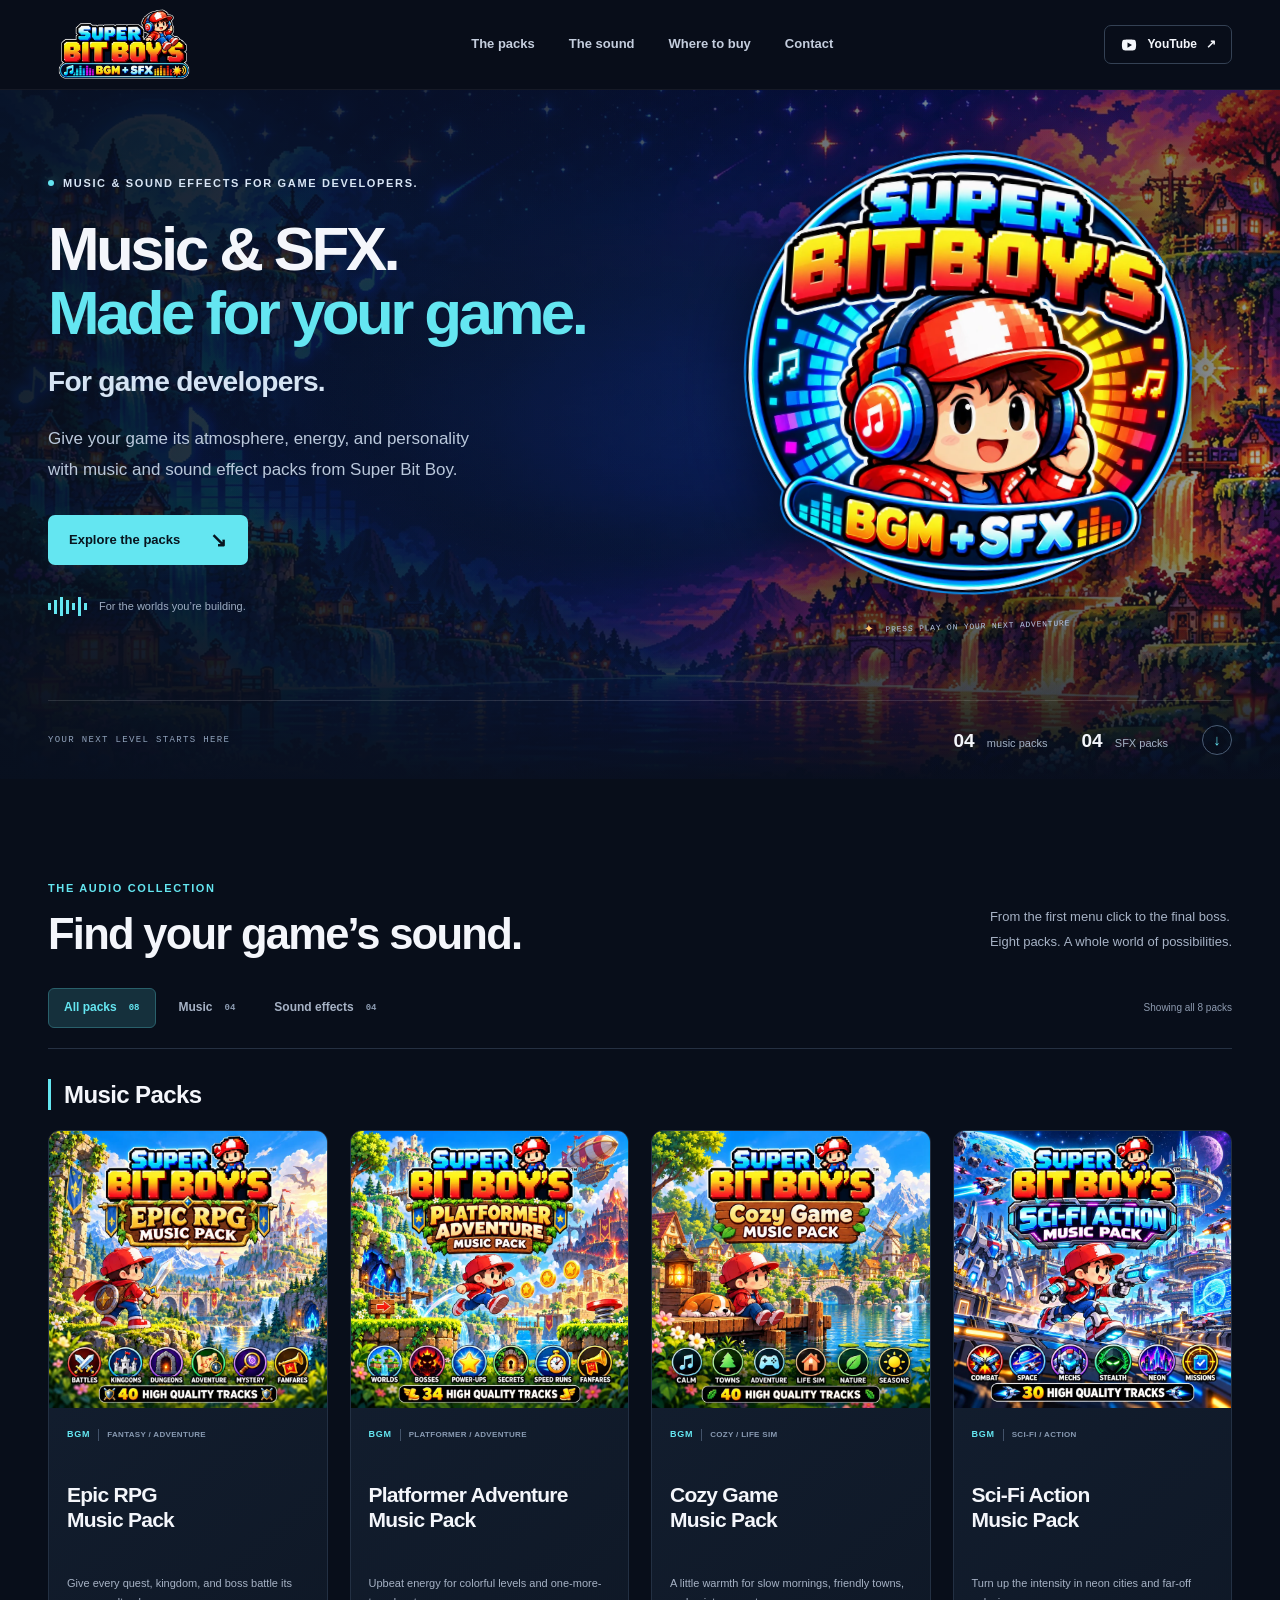
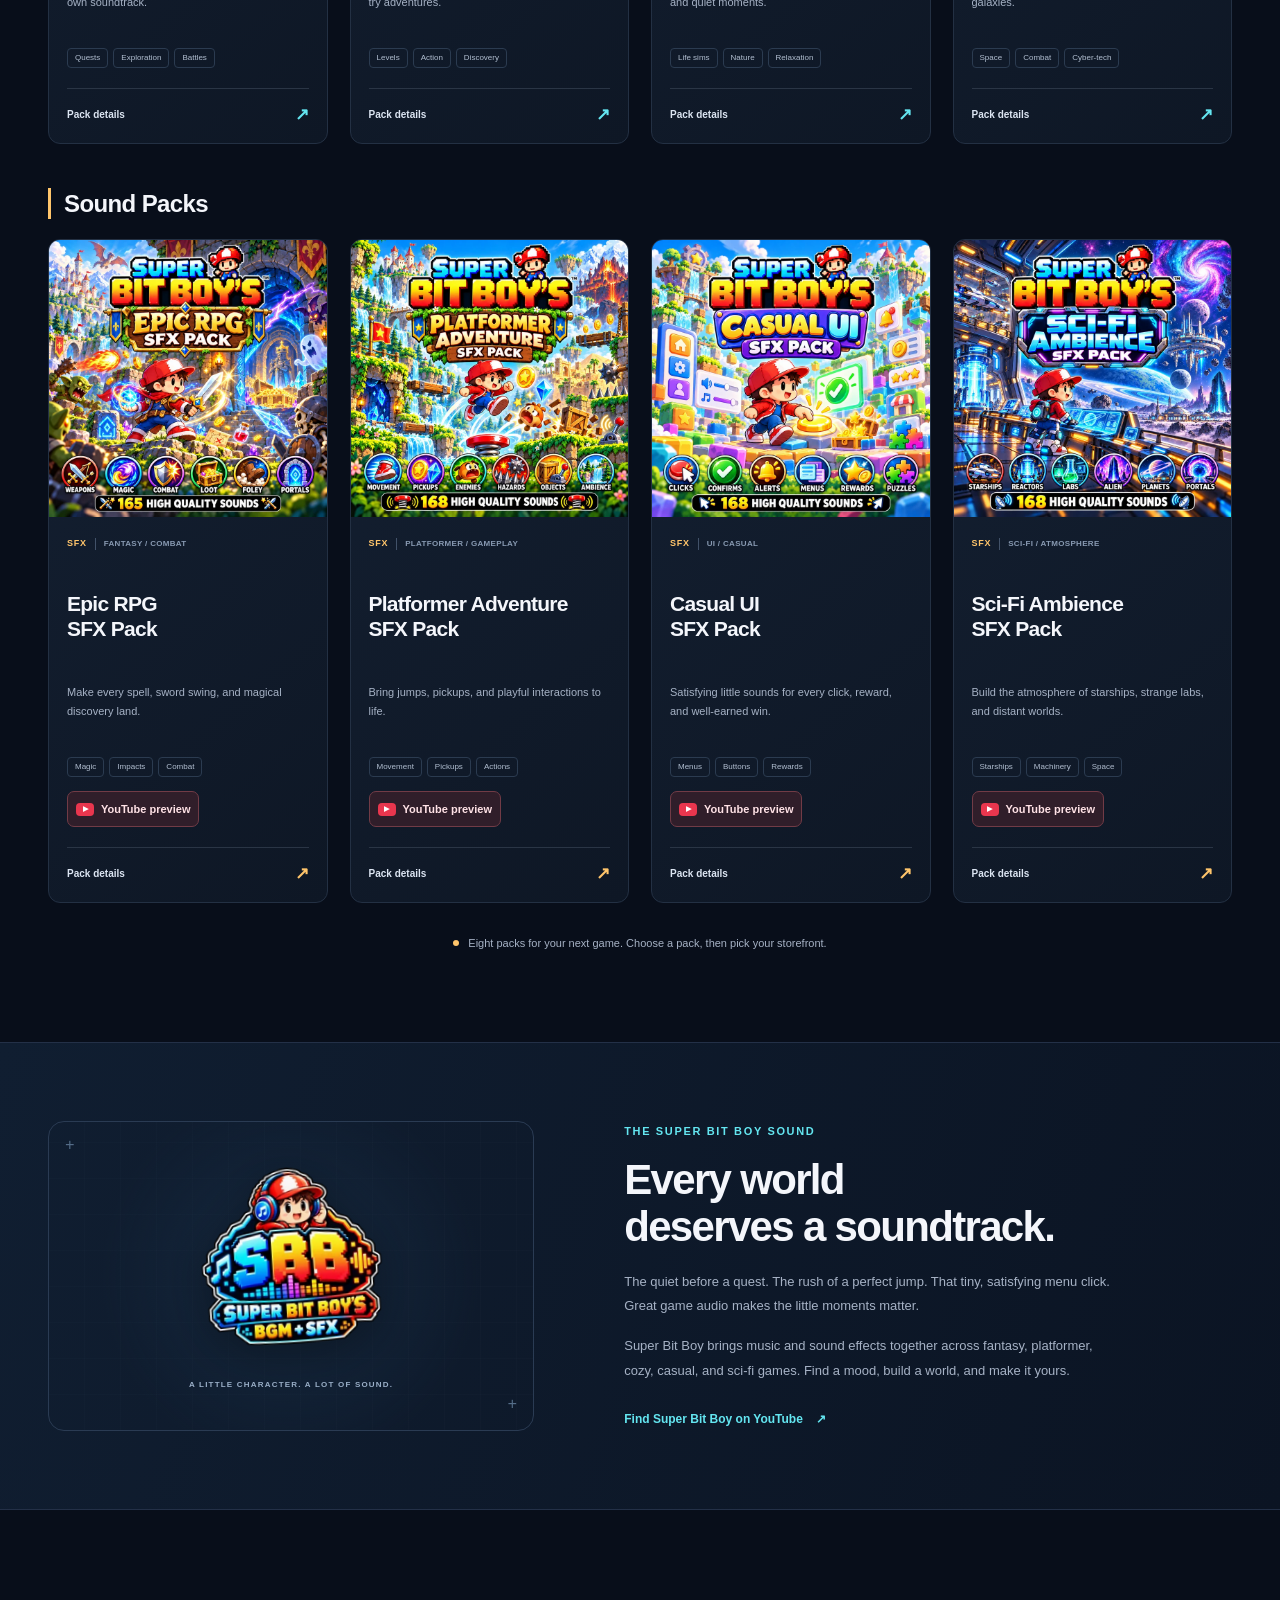
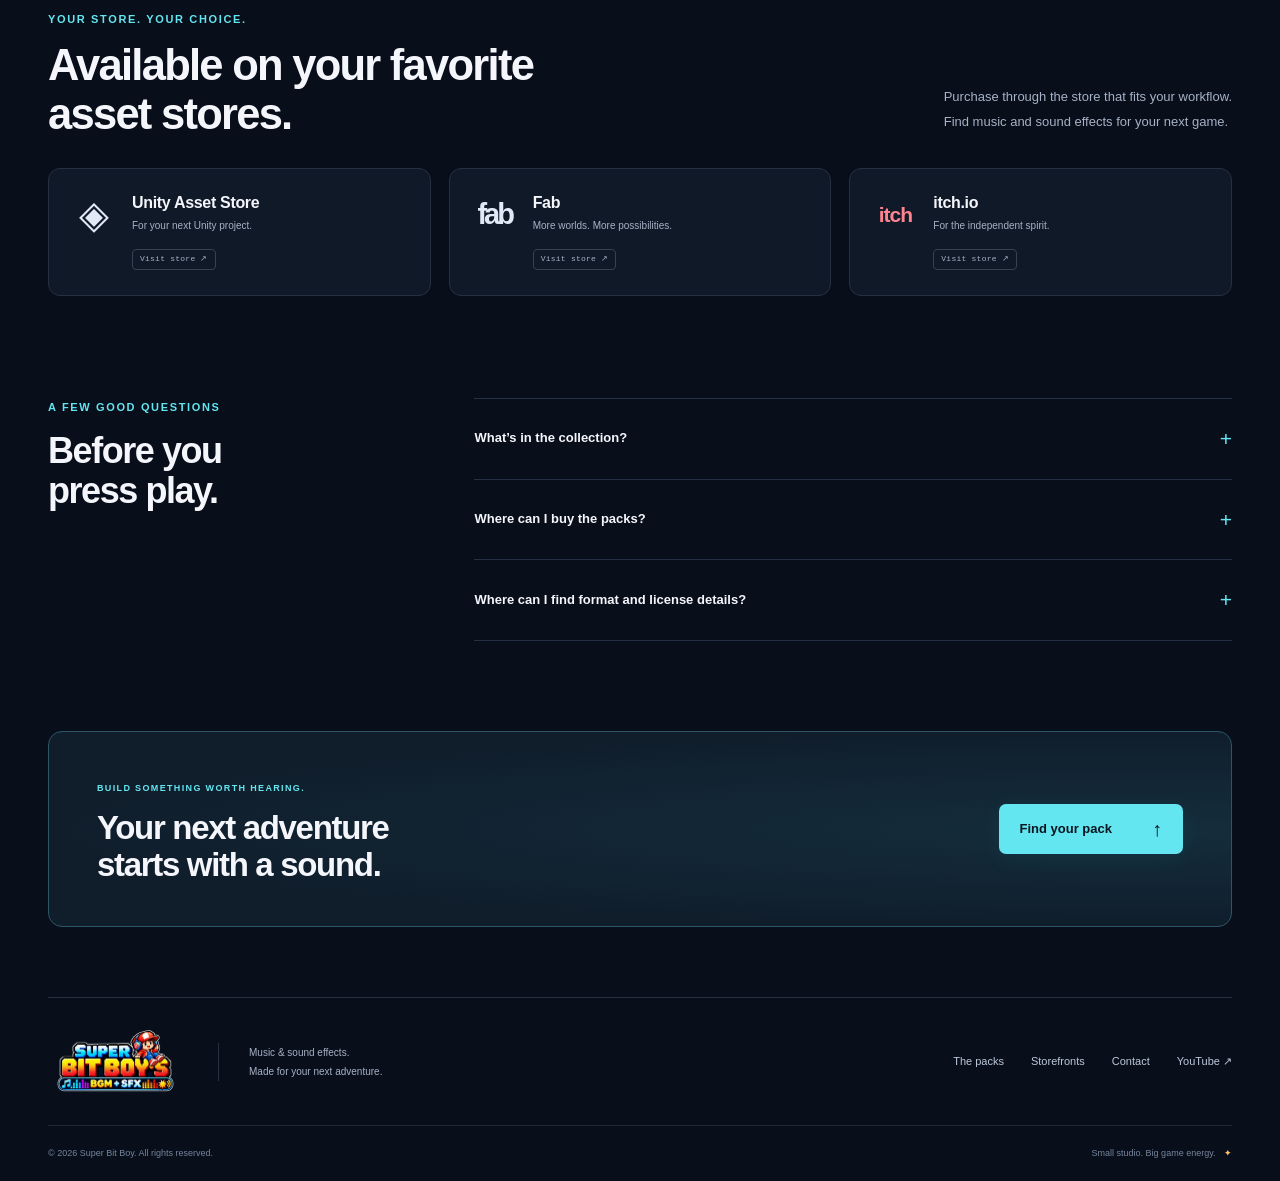
==== index.html @ fec6de3c "Embed YouTube players in SFX pack dialogs" ====
<!doctype html>
<html lang="en">
<head>
  <meta charset="utf-8">
  <meta name="viewport" content="width=device-width, initial-scale=1">
  <meta name="theme-color" content="#080e1a">
  <title>Super Bit Boy — Music & Sound Effects for Games</title>
  <meta name="description" content="Find the sound of your next adventure. Explore Super Bit Boy’s four game music packs and four sound effect libraries for cozy worlds, platformers, epic RPGs, and sci-fi games.">
  <meta property="og:title" content="Super Bit Boy — Music &amp; SFX. Made for your game.">
  <meta property="og:description" content="Music and sound effects for the worlds you’re building. Discover all eight Super Bit Boy audio packs.">
  <meta property="og:type" content="website">
  <meta property="og:url" content="https://superbitboy.github.io/">
  <meta property="og:image" content="https://superbitboy.github.io/social-preview.jpg">
  <meta name="twitter:card" content="summary_large_image">
  <link rel="canonical" href="https://superbitboy.github.io/">
  <link rel="icon" href="favicon.png" type="image/png">
  <link rel="preload" href="hero-world.webp" as="image">
  <link rel="stylesheet" href="styles.css">
  <script src="script.js" defer></script>
</head>
<body>
  <a class="skip-link" href="#packs">Skip to the packs</a>
  <header class="site-header">
    <div class="shell header-inner">
      <a href="#" class="brand" aria-label="Super Bit Boy home"><img src="logo-wordmark.webp" width="180" height="90" alt="Super Bit Boy’s BGM + SFX"></a>
      <nav aria-label="Main navigation">
        <a href="#packs">The packs</a>
        <a href="#about">The sound</a>
        <a href="#storefronts">Where to buy</a>
        <a href="contact.html">Contact</a>
      </nav>
      <a class="channel-link" aria-label="Super Bit Boy on YouTube" href="https://www.youtube.com/@SuperBitBoyAudio" target="_blank" rel="noopener noreferrer"><svg viewBox="0 0 24 24" aria-hidden="true"><path d="M21 7.2a3 3 0 0 0-2.1-2.1C17 4.6 12 4.6 12 4.6s-5 0-6.9.5A3 3 0 0 0 3 7.2 31 31 0 0 0 2.5 12a31 31 0 0 0 .5 4.8 3 3 0 0 0 2.1 2.1c1.9.5 6.9.5 6.9.5s5 0 6.9-.5a3 3 0 0 0 2.1-2.1 31 31 0 0 0 .5-4.8 31 31 0 0 0-.5-4.8Z"/><path class="play-cutout" d="m10 8.5 6 3.5-6 3.5Z"/></svg><span>YouTube</span><span aria-hidden="true">↗</span></a>
    </div>
  </header>

  <main>
    <section class="hero" aria-labelledby="hero-heading">
      <div class="hero-landscape" aria-hidden="true"></div>
      <div class="shell hero-inner">
        <div class="hero-copy">
          <p class="eyebrow"><span class="signal-dot"></span> Music &amp; sound effects for game developers.</p>
          <h1 id="hero-heading">Music &amp; SFX.<br><span>Made for your game.</span><small>For game developers.</small></h1>
          <p class="hero-description">Give your game its atmosphere, energy, and personality with music and sound effect packs from Super Bit Boy.</p>
          <div class="hero-actions">
            <a href="#packs" class="button button-primary">Explore the packs <span aria-hidden="true">↘</span></a>
          </div>
          <div class="hero-footnote"><span class="mini-wave" aria-hidden="true"><i></i><i></i><i></i><i></i><i></i><i></i><i></i></span> For the worlds you’re building.</div>
        </div>
        <div class="hero-art"><img src="logo-badge.webp" width="650" height="650" alt="Super Bit Boy wearing headphones, surrounded by a colorful audio pulse badge" fetchpriority="high"><span class="art-caption"><span aria-hidden="true">✦</span> PRESS PLAY ON YOUR NEXT ADVENTURE</span></div>
      </div>
      <div class="shell hero-bottom"><span>YOUR NEXT LEVEL STARTS HERE</span><div><span>04 <small>music packs</small></span><span>04 <small>SFX packs</small></span><a href="#packs" aria-label="Scroll to all eight packs">↓</a></div></div>
    </section>

    <section class="catalog section-space shell" id="packs" aria-labelledby="catalog-heading">
      <div class="section-heading">
        <div><p class="eyebrow cyan">The audio collection</p><h2 id="catalog-heading">Find your game’s sound.</h2></div>
        <p>From the first menu click to the final boss.<br>Eight packs. A whole world of possibilities.</p>
      </div>
      <div class="catalog-toolbar">
        <div class="filters" role="group" aria-label="Filter audio packs">
          <button type="button" class="filter active" data-filter="all" aria-pressed="true">All packs <span>08</span></button>
          <button type="button" class="filter" data-filter="music" aria-pressed="false">Music <span>04</span></button>
          <button type="button" class="filter" data-filter="sfx" aria-pressed="false">Sound effects <span>04</span></button>
        </div>
        <span class="result-count" role="status" aria-live="polite">Showing all 8 packs</span>
      </div>
      <section class="pack-group" data-pack-group="music" aria-labelledby="music-packs-heading">
        <h3 class="pack-group-heading" id="music-packs-heading">Music Packs</h3>
        <div class="pack-grid">
        <article class="pack-card" data-id="epic-music" data-type="music">
          <div class="cover-art"><img src="pack-epic-rpg-music.webp" width="800" height="800" loading="lazy" alt="Super Bit Boy’s Epic RPG Music Pack cover: a fantasy kingdom and a hero overlooking a river"><span class="cover-action" aria-hidden="true">Explore pack ↗</span></div>
          <div class="pack-info"><p class="pack-category">BGM <span>Fantasy / Adventure</span></p><h4 class="pack-title">Epic RPG<br>Music Pack</h4><p class="pack-description">Give every quest, kingdom, and boss battle its own soundtrack.</p><div class="pack-tags"><span>Quests</span><span>Exploration</span><span>Battles</span></div><button class="details-link card-open" type="button" data-open="epic-music" aria-label="Explore Super Bit Boy’s Epic RPG Music Pack" aria-haspopup="dialog" aria-controls="pack-dialog">Pack details <span aria-hidden="true">↗</span></button></div>
        </article>
        <article class="pack-card" data-id="platformer-music" data-type="music">
          <div class="cover-art"><img src="pack-platformer-music.webp" width="800" height="800" loading="lazy" alt="Super Bit Boy’s Platformer Adventure Music Pack cover: a colorful platforming world with coins, castles, and an airship"><span class="cover-action" aria-hidden="true">Explore pack ↗</span></div>
          <div class="pack-info"><p class="pack-category">BGM <span>Platformer / Adventure</span></p><h4 class="pack-title">Platformer Adventure<br>Music Pack</h4><p class="pack-description">Upbeat energy for colorful levels and one-more-try adventures.</p><div class="pack-tags"><span>Levels</span><span>Action</span><span>Discovery</span></div><button class="details-link card-open" type="button" data-open="platformer-music" aria-label="Explore Super Bit Boy’s Platformer Adventure Music Pack" aria-haspopup="dialog" aria-controls="pack-dialog">Pack details <span aria-hidden="true">↗</span></button></div>
        </article>
        <article class="pack-card" data-id="cozy-music" data-type="music">
          <div class="cover-art"><img src="pack-cozy-music.webp" width="800" height="800" loading="lazy" alt="Super Bit Boy’s Cozy Game Music Pack cover: a peaceful lakeside village and a boy relaxing with a dog"><span class="cover-action" aria-hidden="true">Explore pack ↗</span></div>
          <div class="pack-info"><p class="pack-category">BGM <span>Cozy / Life Sim</span></p><h4 class="pack-title">Cozy Game<br>Music Pack</h4><p class="pack-description">A little warmth for slow mornings, friendly towns, and quiet moments.</p><div class="pack-tags"><span>Life sims</span><span>Nature</span><span>Relaxation</span></div><button class="details-link card-open" type="button" data-open="cozy-music" aria-label="Explore Super Bit Boy’s Cozy Game Music Pack" aria-haspopup="dialog" aria-controls="pack-dialog">Pack details <span aria-hidden="true">↗</span></button></div>
        </article>
        <article class="pack-card" data-id="scifi-music" data-type="music">
          <div class="cover-art"><img src="pack-scifi-music.webp" width="800" height="800" loading="lazy" alt="Super Bit Boy’s Sci-Fi Action Music Pack cover: a futuristic city, spacecraft, and a hero with a blaster"><span class="cover-action" aria-hidden="true">Explore pack ↗</span></div>
          <div class="pack-info"><p class="pack-category">BGM <span>Sci-Fi / Action</span></p><h4 class="pack-title">Sci-Fi Action<br>Music Pack</h4><p class="pack-description">Turn up the intensity in neon cities and far-off galaxies.</p><div class="pack-tags"><span>Space</span><span>Combat</span><span>Cyber-tech</span></div><button class="details-link card-open" type="button" data-open="scifi-music" aria-label="Explore Super Bit Boy’s Sci-Fi Action Music Pack" aria-haspopup="dialog" aria-controls="pack-dialog">Pack details <span aria-hidden="true">↗</span></button></div>
        </article>
        </div>
      </section>
      <section class="pack-group" data-pack-group="sfx" aria-labelledby="sound-packs-heading">
        <h3 class="pack-group-heading" id="sound-packs-heading">Sound Packs</h3>
        <div class="pack-grid">
        <article class="pack-card sfx" data-id="epic-sfx" data-type="sfx">
          <div class="cover-art"><img src="pack-epic-rpg-sfx.webp" width="800" height="800" loading="lazy" alt="Super Bit Boy’s Epic RPG SFX Pack cover: a hero with a glowing sword and magical fantasy effects"><span class="cover-action" aria-hidden="true">Explore pack ↗</span></div>
          <div class="pack-info"><p class="pack-category">SFX <span>Fantasy / Combat</span></p><h4 class="pack-title">Epic RPG<br>SFX Pack</h4><p class="pack-description">Make every spell, sword swing, and magical discovery land.</p><div class="pack-tags"><span>Magic</span><span>Impacts</span><span>Combat</span></div><a class="preview-link" href="https://youtu.be/gAl2kveKrM0" target="_blank" rel="noopener noreferrer" aria-label="Watch the Epic RPG SFX Pack preview on YouTube"><span class="preview-play" aria-hidden="true">▶</span><span>YouTube preview</span></a><button class="details-link card-open" type="button" data-open="epic-sfx" aria-label="Explore Super Bit Boy’s Epic RPG SFX Pack" aria-haspopup="dialog" aria-controls="pack-dialog">Pack details <span aria-hidden="true">↗</span></button></div>
        </article>
        <article class="pack-card sfx" data-id="platformer-sfx" data-type="sfx">
          <div class="cover-art"><img src="pack-platformer-sfx.webp" width="800" height="800" loading="lazy" alt="Super Bit Boy’s Platformer Adventure SFX Pack cover: a jumping hero, coins, springs, and colorful levels"><span class="cover-action" aria-hidden="true">Explore pack ↗</span></div>
          <div class="pack-info"><p class="pack-category">SFX <span>Platformer / Gameplay</span></p><h4 class="pack-title">Platformer Adventure<br>SFX Pack</h4><p class="pack-description">Bring jumps, pickups, and playful interactions to life.</p><div class="pack-tags"><span>Movement</span><span>Pickups</span><span>Actions</span></div><a class="preview-link" href="https://youtu.be/pwd_7sfsOOM" target="_blank" rel="noopener noreferrer" aria-label="Watch the Platformer Adventure SFX Pack preview on YouTube"><span class="preview-play" aria-hidden="true">▶</span><span>YouTube preview</span></a><button class="details-link card-open" type="button" data-open="platformer-sfx" aria-label="Explore Super Bit Boy’s Platformer Adventure SFX Pack" aria-haspopup="dialog" aria-controls="pack-dialog">Pack details <span aria-hidden="true">↗</span></button></div>
        </article>
        <article class="pack-card sfx" data-id="ui-sfx" data-type="sfx">
          <div class="cover-art"><img src="pack-ui-sfx.webp" width="800" height="800" loading="lazy" alt="Super Bit Boy’s Casual UI SFX Pack cover: bright menu icons, buttons, stars, and rewards"><span class="cover-action" aria-hidden="true">Explore pack ↗</span></div>
          <div class="pack-info"><p class="pack-category">SFX <span>UI / Casual</span></p><h4 class="pack-title">Casual UI<br>SFX Pack</h4><p class="pack-description">Satisfying little sounds for every click, reward, and well-earned win.</p><div class="pack-tags"><span>Menus</span><span>Buttons</span><span>Rewards</span></div><a class="preview-link" href="https://youtu.be/GcvU8d2P8Kk" target="_blank" rel="noopener noreferrer" aria-label="Watch the Casual UI SFX Pack preview on YouTube"><span class="preview-play" aria-hidden="true">▶</span><span>YouTube preview</span></a><button class="details-link card-open" type="button" data-open="ui-sfx" aria-label="Explore Super Bit Boy’s Casual UI SFX Pack" aria-haspopup="dialog" aria-controls="pack-dialog">Pack details <span aria-hidden="true">↗</span></button></div>
        </article>
        <article class="pack-card sfx" data-id="scifi-sfx" data-type="sfx">
          <div class="cover-art"><img src="pack-scifi-sfx.webp" width="800" height="800" loading="lazy" alt="Super Bit Boy’s Sci-Fi Ambience SFX Pack cover: a space station, glowing portals, and distant planets"><span class="cover-action" aria-hidden="true">Explore pack ↗</span></div>
          <div class="pack-info"><p class="pack-category">SFX <span>Sci-Fi / Atmosphere</span></p><h4 class="pack-title">Sci-Fi Ambience<br>SFX Pack</h4><p class="pack-description">Build the atmosphere of starships, strange labs, and distant worlds.</p><div class="pack-tags"><span>Starships</span><span>Machinery</span><span>Space</span></div><a class="preview-link" href="https://youtu.be/keBnncFh3bg" target="_blank" rel="noopener noreferrer" aria-label="Watch the Sci-Fi Ambience SFX Pack preview on YouTube"><span class="preview-play" aria-hidden="true">▶</span><span>YouTube preview</span></a><button class="details-link card-open" type="button" data-open="scifi-sfx" aria-label="Explore Super Bit Boy’s Sci-Fi Ambience SFX Pack" aria-haspopup="dialog" aria-controls="pack-dialog">Pack details <span aria-hidden="true">↗</span></button></div>
        </article>
        </div>
      </section>
      <noscript><p class="notice">All eight packs are shown above. Enable JavaScript to filter the collection and open pack details, or choose a storefront below.</p></noscript>
      <p class="catalog-note"><span class="signal-dot amber"></span> Eight packs for your next game. Choose a pack, then pick your storefront.</p>
    </section>

    <section class="sound-section" id="about" aria-labelledby="sound-heading">
      <div class="shell sound-inner">
        <div class="sound-brand"><img src="logo-crest.webp" width="170" height="170" loading="lazy" alt="Super Bit Boy SBB sound core crest"><span class="eyebrow">A little character. A lot of sound.</span></div>
        <div class="sound-copy"><p class="eyebrow cyan">The Super Bit Boy sound</p><h2 id="sound-heading">Every world<br>deserves a soundtrack.</h2><p>The quiet before a quest. The rush of a perfect jump. That tiny, satisfying menu click. Great game audio makes the little moments matter.</p><p>Super Bit Boy brings music and sound effects together across fantasy, platformer, cozy, casual, and sci-fi games. Find a mood, build a world, and make it yours.</p><a class="text-link" href="https://www.youtube.com/@SuperBitBoyAudio" target="_blank" rel="noopener noreferrer">Find Super Bit Boy on YouTube <span aria-hidden="true">↗</span></a></div>
      </div>
    </section>

    <section class="store-section section-space shell" id="storefronts" aria-labelledby="store-heading">
      <div class="section-heading"><div><p class="eyebrow cyan">Your store. Your choice.</p><h2 id="store-heading">Available on your favorite<br>asset stores.</h2></div><p>Purchase through the store that fits your workflow.<br>Find music and sound effects for your next game.</p></div>
      <div class="store-grid">
        <a class="store-card" href="https://assetstore.unity.com/" target="_blank" rel="noopener noreferrer"><span class="store-symbol" aria-hidden="true">◈</span><div><h3>Unity Asset Store</h3><p>For your next Unity project.</p></div><span class="status-badge">Visit store ↗</span></a>
        <a class="store-card" href="https://www.fab.com/" target="_blank" rel="noopener noreferrer"><span class="store-symbol fab" aria-hidden="true">fab</span><div><h3>Fab</h3><p>More worlds. More possibilities.</p></div><span class="status-badge">Visit store ↗</span></a>
        <a class="store-card" href="https://itch.io/" target="_blank" rel="noopener noreferrer"><span class="store-symbol itch" aria-hidden="true">itch</span><div><h3>itch.io</h3><p>For the independent spirit.</p></div><span class="status-badge">Visit store ↗</span></a>
      </div>
    </section>

    <section class="faq-section shell" aria-labelledby="faq-heading">
      <div><p class="eyebrow cyan">A few good questions</p><h2 id="faq-heading">Before you<br> press play.</h2></div>
      <div class="faq-list">
        <details><summary>What’s in the collection?<span aria-hidden="true">+</span></summary><p>There are four BGM packs: Epic RPG, Platformer Adventure, Cozy Game, and Sci-Fi Action. The four SFX packs are Epic RPG, Platformer Adventure, Casual UI, and Sci-Fi Ambience. Open a pack above to explore its theme and intended uses.</p></details>
        <details><summary>Where can I buy the packs?<span aria-hidden="true">+</span></summary><p>You can buy Super Bit Boy packs on Unity Asset Store, Fab, and itch.io. Choose your preferred storefront to view pricing, formats, and license details.</p></details>
        <details><summary>Where can I find format and license details?<span aria-hidden="true">+</span></summary><p>Check the documentation and license supplied with the edition you choose, along with its store listing. Formats, included files, and usage terms may vary by edition and storefront.</p></details>
      </div>
    </section>

    <section class="closing shell"><div><span class="eyebrow">Build something worth hearing.</span><h2>Your next adventure<br>starts with a sound.</h2></div><a href="#packs" class="button button-primary">Find your pack <span aria-hidden="true">↑</span></a></section>
  </main>

  <footer class="site-footer shell">
    <div class="footer-top"><a href="#" aria-label="Super Bit Boy home"><img src="logo-wordmark.webp" alt="Super Bit Boy’s BGM + SFX" width="170" height="85" loading="lazy"></a><p>Music & sound effects.<br>Made for your next adventure.</p><nav aria-label="Footer navigation"><a href="#packs">The packs</a><a href="#storefronts">Storefronts</a><a href="contact.html">Contact</a><a href="https://www.youtube.com/@SuperBitBoyAudio" target="_blank" rel="noopener noreferrer">YouTube ↗</a></nav></div>
    <div class="footer-bottom"><span>© <span id="year">2026</span> Super Bit Boy. All rights reserved.</span><span>Small studio. Big game energy. <span class="tiny-spark" aria-hidden="true">✦</span></span></div>
  </footer>

  <dialog class="pack-dialog" id="pack-dialog" aria-labelledby="dialog-title" aria-describedby="dialog-description">
    <button type="button" class="dialog-close" aria-label="Close pack details">×</button>
    <div class="dialog-grid"><img id="dialog-image" src="pack-epic-rpg-music.webp" alt="" width="800" height="800"><div id="dialog-player" class="dialog-player" hidden></div><div class="dialog-copy"><p class="eyebrow cyan" id="dialog-category"></p><p class="dialog-brand">Super Bit Boy’s</p><h2 id="dialog-title"></h2><p id="dialog-description"></p><p class="dialog-label">Set the scene for</p><div class="pack-tags" id="dialog-tags"></div><div id="dialog-preview" hidden></div><div class="dialog-stores"><p class="dialog-label">Choose your storefront</p><div id="dialog-store-links"></div><p class="dialog-store-note">Check your chosen store for pricing, included formats, and license details.</p></div></div></div>
  </dialog>
</body>
</html>
---- styles.css ----
@charset "UTF-8";
:root{color-scheme:dark;--bg:#080e1a;--surface:#101a29;--line:#253042;--text:#f4f6fb;--muted:#a6b2c5;--cyan:#64e6f1;--amber:#ffc56b;--radius:12px}
*{box-sizing:border-box}html{scroll-behavior:smooth;scroll-padding-top:110px}body{margin:0;background:var(--bg);color:var(--text);font-family:Inter,"Avenir Next",Avenir,-apple-system,BlinkMacSystemFont,"Segoe UI",sans-serif;font-size:15px;line-height:1.6;-webkit-font-smoothing:antialiased}body.dialog-open{overflow:hidden}button,a{-webkit-tap-highlight-color:transparent}a{color:inherit;text-decoration:none}button{font:inherit;color:inherit;cursor:pointer}button:disabled{cursor:default}button:focus-visible,a:focus-visible,summary:focus-visible{outline:3px solid var(--cyan);outline-offset:5px}img{display:block;max-width:100%;height:auto}button{border:0}button[hidden],[hidden]{display:none!important}h1,h2,h3,p{margin:0}h1,h2,h3{line-height:1.12;letter-spacing:-.04em}h2{font-size:clamp(32px,3.4vw,48px);font-weight:750}p{color:var(--muted)}.shell{width:min(1280px,calc(100% - 96px));margin-inline:auto}.section-space{padding-top:100px;padding-bottom:90px}.eyebrow{font-size:11px;font-weight:750;letter-spacing:.15em;text-transform:uppercase;line-height:1.7}.cyan{color:var(--cyan)}.skip-link{position:fixed;left:20px;top:-100px;z-index:100;padding:12px 20px;background:var(--cyan);color:#080e1a;border-radius:8px}.skip-link:focus{top:15px}.site-header{height:90px;border-bottom:1px solid #ffffff0e;background:#080e1aeb;position:relative;z-index:10}.header-inner{height:100%;display:flex;align-items:center;justify-content:space-between;gap:24px}.brand img{width:152px;max-height:76px;object-fit:contain}.header-inner nav{display:flex;gap:34px;font-size:13px;font-weight:600;color:#c4cddd}.header-inner nav a{transition:color .2s}.header-inner nav a:hover,.footer-top a:hover{color:var(--cyan)}.channel-link{display:flex;align-items:center;gap:9px;border:1px solid #344154;padding:9px 15px;border-radius:7px;font-size:12px;font-weight:650}.channel-link:hover{border-color:var(--cyan)}.channel-link svg{width:18px;height:18px;fill:currentColor}.channel-link .play-cutout{fill:var(--bg)}
.hero{position:relative;isolation:isolate;overflow:hidden;background:#0a152b}.hero-landscape{position:absolute;inset:0;z-index:-2;background-image:linear-gradient(90deg,#08101ee8 0%,#091124ba 39%,#0a102a2b 72%,#0910253b),linear-gradient(0deg,#080e1a 0%,transparent 42%,#080e1a60 100%),url('hero-world.webp');background-size:cover;background-position:center;opacity:.9}.hero:after{content:"";position:absolute;inset:0;z-index:-1;background:radial-gradient(ellipse at 75% 40%,#1066ae17,transparent 60%);pointer-events:none}.hero-inner{display:grid;grid-template-columns:1.22fr 1fr;align-items:center;min-height:610px;gap:10px;padding-top:40px;padding-bottom:40px}.hero-copy{position:relative;z-index:1}.hero-copy .eyebrow{color:#d8e5f5;display:flex;align-items:center;gap:9px}.signal-dot{display:inline-block;width:6px;height:6px;border-radius:50%;background:var(--cyan);box-shadow:0 0 10px #64e6f155;flex-shrink:0}.signal-dot.amber{background:var(--amber);box-shadow:none}h1{font-size:clamp(48px,5.4vw,78px);font-weight:800;line-height:1.04;letter-spacing:-.058em;margin:24px 0}h1 span{color:var(--cyan)}.hero-description{font-size:17px;max-width:450px;line-height:1.8;color:#bac8db}.hero-actions{display:flex;align-items:center;gap:26px;margin-top:30px}.button{display:inline-flex;align-items:center;justify-content:center;gap:30px;font-size:13px;font-weight:750;border-radius:7px;padding:15px 21px;line-height:1.4;transition:background .2s,transform .2s;white-space:nowrap}.button-primary{background:var(--cyan);color:#07151f;box-shadow:0 5px 25px #2cdbed10}.button-primary:hover{background:#a0f6fb;transform:translateY(-2px)}.button span{font-size:20px;line-height:1}.text-link{display:inline-flex;align-items:center;gap:13px;font-size:12px;font-weight:650}.text-link:hover{color:var(--cyan)}.hero-footnote{display:flex;align-items:center;gap:12px;color:#9dacc2;font-size:11px;margin-top:32px}.mini-wave{display:flex;align-items:center;gap:3px;height:19px}.mini-wave i{display:block;width:3px;background:var(--cyan);height:7px}.mini-wave i:nth-child(2n){height:14px}.mini-wave i:nth-child(3n){height:19px}.hero-art{position:relative;display:flex;align-items:center;justify-content:center;flex-direction:column;padding:0 0 14px}.hero-art img{width:min(100%,460px);filter:drop-shadow(0 16px 35px #0008);transform:rotate(3deg)}.art-caption{font-family:ui-monospace,SFMono-Regular,Consolas,monospace;font-size:8px;color:#b6c7e5;letter-spacing:.1em;margin-top:18px;transform:rotate(-2deg)}.art-caption span{color:var(--amber);font-size:12px;margin-right:5px}.hero-bottom{position:relative;display:flex;align-items:center;justify-content:space-between;border-top:1px solid #ffffff20;padding-block:24px}.hero-bottom>span{font-family:ui-monospace,SFMono-Regular,Consolas,monospace;color:#91a3bc;font-size:9px;letter-spacing:.15em}.hero-bottom>div{display:flex;align-items:center;gap:34px}.hero-bottom>div>span{font-size:19px;font-weight:700;line-height:1}.hero-bottom small{font-size:11px;font-weight:450;color:#a4b2c5;margin-left:7px}.hero-bottom a{border:1px solid #4a5c74;border-radius:50%;width:30px;height:30px;text-align:center;line-height:28px;color:var(--cyan)}
.section-heading{display:flex;justify-content:space-between;align-items:flex-end;gap:35px;margin-bottom:30px}.section-heading .eyebrow{margin-bottom:12px}.section-heading>p{font-size:13px;line-height:1.9;padding-bottom:4px}.catalog-toolbar{display:flex;justify-content:space-between;align-items:center;margin-bottom:30px;padding-bottom:20px;border-bottom:1px solid var(--line);gap:15px}.filters{display:flex;gap:7px}.filter{background:transparent;border:1px solid transparent;border-radius:6px;padding:9px 15px;color:var(--muted);font-size:12px;font-weight:650;display:flex;gap:12px;align-items:center}.filter span{font-size:9px;font-family:ui-monospace,SFMono-Regular,Consolas,monospace;color:#8b9ab0}.filter:hover{color:#fff;background:#152133}.filter.active{background:#15303c;border-color:#29606b;color:var(--cyan)}.filter.active span{color:var(--cyan)}.result-count{font-size:10px;color:#8e9bb0}.pack-grid{display:grid;grid-template-columns:repeat(4,minmax(0,1fr));gap:32px 22px}.pack-card{position:relative;cursor:pointer;min-width:0;border:1px solid #233043;border-radius:var(--radius);background:linear-gradient(140deg,#142032,#0e1725);overflow:hidden;transition:border-color .2s,transform .2s;display:flex;flex-direction:column}.pack-card:hover{border-color:#4a7d8d;transform:translateY(-4px)}.cover-art{padding:0;position:relative;display:block;width:100%;overflow:hidden;background:#162235;aspect-ratio:1}.cover-art img{width:100%;height:100%;object-fit:cover;transition:transform .4s}.pack-card:hover .cover-art img{transform:scale(1.025)}.cover-action{position:absolute;bottom:12px;right:12px;padding:7px 11px;background:#091421e8;border:1px solid #64e6f160;border-radius:5px;font-size:10px;color:var(--cyan);opacity:0;transition:opacity .2s}.pack-card:hover .cover-action,.pack-card:focus-within .cover-action{opacity:1}.pack-info{padding:20px 18px 14px;display:flex;flex-direction:column;flex:1}.pack-category{display:flex;align-items:center;gap:8px;color:var(--cyan);font-size:9px;font-weight:800;letter-spacing:.08em;text-transform:uppercase;line-height:1.5;margin-bottom:12px}.pack-category>span{color:#889ab2;font-size:8px;font-weight:550;letter-spacing:.04em;padding-left:8px;border-left:1px solid #425269}.sfx .pack-category{color:var(--amber)}.pack-info .pack-title{font-size:21px;line-height:1.22;letter-spacing:-.035em;font-weight:750;min-height:52px}.pack-description{flex-grow:1;font-size:11px;line-height:1.8;margin-top:12px;min-height:60px}.pack-tags{display:flex;flex-wrap:wrap;gap:5px;margin-top:14px}.pack-tags span{padding:3px 7px;border:1px solid #2b3b50;border-radius:4px;font-size:8px;color:#b2bfd1;line-height:1.6}.details-link{width:100%;display:flex;justify-content:space-between;align-items:center;border-top:1px solid #2a3545;margin-top:20px;padding:12px 0 0;background:none;color:#dce5f2;font-size:10px;font-weight:650;text-align:left}.details-link span{font-size:17px;color:var(--cyan)}.sfx .details-link span{color:var(--amber)}.details-link:hover{color:var(--cyan)}.catalog-note{display:flex;justify-content:center;align-items:center;gap:9px;font-size:11px;margin-top:32px;text-align:center}.notice{padding:20px;background:var(--surface);margin-top:20px}
.sound-section{border-block:1px solid #233047;background:linear-gradient(110deg,#101e31,#0b1423)}.sound-inner{display:grid;grid-template-columns:.8fr 1fr;gap:90px;padding-block:78px;align-items:center}.sound-brand{min-height:310px;display:flex;flex-direction:column;align-items:center;justify-content:center;gap:27px;border:1px solid #2a3b53;border-radius:16px;background:radial-gradient(circle at center,#1c385370,transparent 66%),repeating-linear-gradient(0deg,transparent,transparent 35px,#53617e12 36px),repeating-linear-gradient(90deg,transparent,transparent 35px,#53617e12 36px);position:relative}.sound-brand:before,.sound-brand:after{position:absolute;content:"+";font-family:monospace;font-size:16px;color:#546d88;top:12px;left:16px}.sound-brand:after{top:auto;left:auto;bottom:12px;right:16px}.sound-brand img{width:190px;transform:rotate(-4deg);filter:drop-shadow(0 10px 20px #0005)}.sound-brand .eyebrow{font-size:8px;color:#9bb0c9}.sound-copy .eyebrow{margin-bottom:15px}.sound-copy h2{font-size:42px;margin-bottom:20px}.sound-copy>p:not(.eyebrow){font-size:13px;line-height:1.9;max-width:500px;margin-bottom:15px}.sound-copy .text-link{margin-top:12px;color:var(--cyan)}.store-section{padding-bottom:72px}.store-grid{display:grid;grid-template-columns:repeat(3,1fr);gap:18px}.store-card{display:flex;flex-wrap:wrap;align-items:center;gap:15px;padding:25px 22px;border:1px solid var(--line);border-radius:var(--radius);background:#101927}.store-symbol{color:#e1e9f6;font-size:39px;line-height:1;width:46px;text-align:center}.store-symbol.fab{font-size:29px;font-weight:800;letter-spacing:-3px}.store-symbol.itch{font-size:21px;font-weight:800;letter-spacing:-1px;color:#ff8490}.store-card h3{font-size:16px;letter-spacing:-.02em}.store-card p{font-size:10px;margin-top:6px}.status-badge{display:inline-flex;border:1px solid #384051;border-radius:4px;color:#a6b2c5;font-family:ui-monospace,SFMono-Regular,Consolas,monospace;font-size:8px;letter-spacing:.03em;padding:3px 7px;margin-left:61px}.faq-section{display:grid;grid-template-columns:.8fr 1.7fr;gap:70px;padding-top:30px;padding-bottom:90px}.faq-section .eyebrow{margin-bottom:14px}.faq-section h2{font-size:36px}.faq-list{border-top:1px solid var(--line)}details{border-bottom:1px solid var(--line)}summary{cursor:pointer;list-style:none;display:flex;justify-content:space-between;align-items:center;gap:20px;font-size:13px;font-weight:650;padding:23px 0}summary::-webkit-details-marker{display:none}summary span{font-size:21px;font-weight:400;color:var(--cyan)}details[open] summary span{transform:rotate(45deg)}details>p{font-size:12px;line-height:1.9;padding:0 30px 23px 0}.closing{display:flex;align-items:center;justify-content:space-between;gap:25px;padding:42px 48px;border:1px solid #2c5667;border-radius:14px;background:radial-gradient(ellipse at 95% 50%,#20576844,transparent 70%),#101e2c;margin-bottom:70px}.closing .eyebrow{font-size:9px;color:var(--cyan)}.closing h2{font-size:33px;margin-top:12px}.closing .button{gap:40px}.site-footer{border-top:1px solid var(--line)}.footer-top{display:flex;align-items:center;gap:35px;padding:30px 0}.footer-top>a img{width:135px}.footer-top>p{font-size:10px;line-height:1.9;border-left:1px solid var(--line);padding-left:30px}.footer-top nav{display:flex;gap:27px;margin-left:auto;font-size:11px;color:#bcc8da}.footer-bottom{display:flex;justify-content:space-between;gap:20px;padding:20px 0;border-top:1px solid #1d2737;color:#75869e;font-size:9px}.tiny-spark{color:var(--amber);margin-left:6px}
.pack-dialog{width:min(900px,calc(100% - 48px));max-height:calc(100dvh - 48px);padding:0;border:1px solid #40536b;border-radius:15px;color:var(--text);background:#111c2c;box-shadow:0 25px 100px #0008;overflow:auto}.pack-dialog::backdrop{background:#040912d9;backdrop-filter:blur(8px)}.dialog-close{position:absolute;right:12px;top:12px;z-index:1;border-radius:50%;background:#07101eeb;border:1px solid #617084;width:36px;height:36px;color:white;font-size:25px;line-height:1}.dialog-grid{display:grid;grid-template-columns:1fr 1fr}.dialog-grid>img{width:100%;height:100%;object-fit:contain;align-self:start;background:#091222}.dialog-copy{padding:38px 30px}.dialog-copy .eyebrow{margin-bottom:20px}.dialog-brand{font-size:12px;color:#b1bfd2;margin-bottom:7px}.dialog-copy h2{font-size:30px;line-height:1.15;margin-bottom:18px}.dialog-copy>p:not(.eyebrow):not(.dialog-brand):not(.dialog-label){font-size:12px;line-height:1.9}.dialog-label{font-size:9px;font-weight:750;text-transform:uppercase;letter-spacing:.1em;margin-top:23px;color:#c9d5e5}.dialog-copy .pack-tags{margin-top:9px}.dialog-copy .pack-tags span{font-size:10px}.dialog-stores{border-top:1px solid #2d3c51;margin-top:25px}.dialog-stores>div{display:flex;flex-direction:column;gap:8px;margin-top:12px}.store-link{display:flex;align-items:center;justify-content:space-between;gap:10px;border:1px solid #33445a;background:#152337;border-radius:6px;padding:11px 12px;font-size:11px;color:#b8c8db}.store-link span:last-child{font-size:9px;color:#8d9db3}.dialog-store-note{font-size:10px;line-height:1.8;margin-top:12px}
@media(min-width:1600px){.hero-inner{min-height:660px}.hero-art img{width:500px}h1{font-size:82px}}
@media(max-width:1100px){.shell{width:calc(100% - 64px)}.hero-inner{min-height:560px}.hero-description{font-size:15px;max-width:370px}h1{font-size:60px}.hero-actions{gap:18px}.hero-actions .text-link{font-size:10px}.hero-art img{width:390px}.art-caption{font-size:7px}.pack-grid{gap:26px 16px}.pack-info{padding:17px 14px 12px}.pack-info .pack-title{font-size:18px;min-height:45px}.pack-category{font-size:8px;gap:6px}.pack-category>span{font-size:7px;padding-left:6px}.pack-description{font-size:10px;min-height:58px}.pack-tags span{font-size:7px;padding-inline:5px}.sound-inner{gap:50px}.sound-copy h2{font-size:36px}.store-card{padding:20px 15px;gap:11px}.store-card h3{font-size:14px}.store-card p{font-size:9px}.status-badge{margin-left:57px}.section-heading>p{font-size:11px}.faq-section{gap:40px}}
@media(max-width:900px){.shell{width:calc(100% - 48px)}.header-inner nav{gap:23px;font-size:12px}.hero-inner{grid-template-columns:1.3fr 1fr;min-height:520px;gap:0}.hero-copy h1{font-size:50px}.hero-copy .eyebrow{font-size:9px}.hero-description{font-size:14px}.hero-art{margin-left:-12px;margin-right:-10px}.hero-art img{width:330px}.art-caption{display:none}.hero-actions{flex-wrap:wrap;gap:18px}.hero-footnote{margin-top:24px}.pack-grid{grid-template-columns:repeat(2,minmax(0,1fr));gap:28px 22px}.pack-info{padding:20px}.pack-info .pack-title{font-size:23px;min-height:56px}.pack-category{font-size:10px}.pack-category>span{font-size:9px}.pack-description{font-size:12px;min-height:44px}.pack-tags span{font-size:9px;padding:3px 8px}.details-link{font-size:12px}.section-space{padding-block:72px}.sound-inner{gap:35px;grid-template-columns:.8fr 1fr}.sound-copy h2{font-size:32px}.sound-copy>p:not(.eyebrow){font-size:12px}.sound-brand .eyebrow{font-size:6px}.store-grid{gap:12px}.store-card{flex-direction:column;align-items:flex-start;gap:16px}.store-symbol{text-align:left}.status-badge{margin:0}.section-heading{align-items:flex-start}.section-heading>p{max-width:230px;padding-top:27px}.section-heading>p br{display:none}.faq-section{padding-bottom:70px;grid-template-columns:1fr 1.6fr;gap:30px}.faq-section h2{font-size:30px}.footer-top{gap:25px}.footer-top>p{padding-left:20px}.footer-top nav{gap:18px}.closing{padding:32px}.closing h2{font-size:30px}}
@media(max-width:620px){html{scroll-padding-top:22px}.shell{width:calc(100% - 36px)}.site-header{height:76px}.brand img{width:120px}.header-inner{gap:15px}.header-inner nav{margin-left:auto;gap:18px;font-size:11px}.header-inner nav a:nth-child(2),.header-inner nav a:nth-child(3){display:none}.channel-link{padding:7px 9px;gap:6px;font-size:11px}.channel-link svg{width:15px}.channel-link>span:last-child{display:none}.hero-inner{display:flex;flex-direction:column;min-height:0;text-align:center;padding-top:43px;padding-bottom:28px}.hero-copy{width:100%}.hero-copy .eyebrow{justify-content:center;font-size:8px;letter-spacing:.12em}.hero-copy h1{font-size:clamp(40px,10vw,58px);margin:21px 0;letter-spacing:-.055em}.hero-description{font-size:13px;line-height:1.85;max-width:330px;margin-inline:auto}.hero-actions{justify-content:center;gap:20px;margin-top:25px}.button{font-size:11px;padding:14px 17px;gap:18px}.hero-actions .text-link{font-size:10px;gap:7px}.hero-footnote{justify-content:center;font-size:9px;margin-top:20px}.hero-art{margin:26px 0 0;padding:0}.hero-art img{width:250px;transform:rotate(2deg)}.hero-landscape{background-image:linear-gradient(0deg,#080e1a 0%,#080e1a18 35%,#08101eb8 100%),url('hero-world.webp');background-position:center bottom;background-size:auto 100%;opacity:.65}.hero-bottom{padding-block:19px}.hero-bottom>span{font-size:7px;max-width:110px;line-height:1.7}.hero-bottom>div{gap:18px}.hero-bottom>div>span{font-size:16px}.hero-bottom small{display:block;font-size:8px;margin:5px 0 0}.hero-bottom a{width:27px;height:27px;line-height:25px}.section-space{padding-top:57px;padding-bottom:55px}.section-heading{display:block;margin-bottom:24px}.section-heading h2{font-size:32px}.section-heading .eyebrow{font-size:9px;margin-bottom:10px}.section-heading>p{max-width:100%;padding-top:16px;font-size:12px;line-height:1.8}.section-heading>p br{display:none}.catalog-toolbar{display:block;padding-bottom:16px;margin-bottom:24px}.filters{gap:5px;justify-content:space-between}.filter{padding:8px 10px;font-size:10px;gap:8px}.filter span{font-size:8px}.result-count{display:block;margin-top:14px;font-size:9px}.pack-grid{gap:21px 12px}.pack-info{padding:13px 11px 10px}.pack-category{font-size:8px;flex-wrap:wrap;gap:3px;margin-bottom:9px}.pack-category>span{font-size:6px;letter-spacing:.01em;padding-left:5px}.pack-info .pack-title{font-size:16px;min-height:39px;line-height:1.25}.pack-description{font-size:10px;line-height:1.7;min-height:68px;margin-top:10px}.pack-tags{gap:4px;margin-top:10px}.pack-tags span{font-size:7px;padding:2px 4px}.details-link{font-size:9px;padding-top:10px;margin-top:15px}.details-link span{font-size:15px}.catalog-note{font-size:9px;align-items:flex-start;line-height:1.8;max-width:290px;margin:25px auto 0}.catalog-note .signal-dot{margin-top:5px}.sound-inner{display:flex;flex-direction:column-reverse;gap:30px;padding-block:50px}.sound-copy h2{font-size:32px}.sound-copy>p:not(.eyebrow){font-size:12px}.sound-copy .eyebrow{font-size:9px}.sound-brand{width:100%;min-height:240px;gap:17px}.sound-brand img{width:145px}.sound-brand .eyebrow{font-size:8px}.store-grid{grid-template-columns:1fr;gap:12px}.store-card{flex-direction:row;align-items:center;gap:17px;padding:23px 20px}.store-card h3{font-size:15px}.store-card p{font-size:10px}.store-symbol{width:40px;font-size:35px;text-align:center}.store-symbol.fab{font-size:25px}.store-symbol.itch{font-size:20px}.status-badge{margin-left:auto;font-size:7px;padding:3px 5px}.faq-section{display:block;padding-top:8px;padding-bottom:50px}.faq-section .eyebrow{font-size:9px}.faq-section h2{font-size:30px;margin-bottom:25px}.faq-section h2 br{display:none}.faq-list summary{font-size:12px;padding:20px 0}.faq-list details>p{font-size:11px;padding-right:10px}.closing{display:block;padding:28px 25px;margin-bottom:42px;border-radius:10px}.closing h2{font-size:29px}.closing .eyebrow{font-size:8px}.closing .button{margin-top:25px}.footer-top{flex-wrap:wrap;gap:22px;padding-top:23px;padding-bottom:25px}.footer-top>a img{width:118px}.footer-top>p{font-size:9px;padding-left:22px}.footer-top nav{width:100%;margin:0;gap:26px;font-size:10px}.footer-bottom{display:block;font-size:8px;padding-block:20px}.footer-bottom>span{display:block}.footer-bottom>span+span{margin-top:8px}.pack-dialog{width:calc(100% - 28px);max-height:calc(100dvh - 28px);border-radius:10px}.dialog-grid{grid-template-columns:1fr}.dialog-grid>img{max-height:330px;object-fit:contain}.dialog-copy{padding:25px 23px}.dialog-copy h2{font-size:28px}.dialog-copy .eyebrow{margin-bottom:15px}.cover-action{display:none}}
@media(max-width:360px){.shell{width:calc(100% - 28px)}.hero-copy h1{font-size:38px}.hero-actions{gap:14px}.filter{padding:7px 8px;font-size:9px}.pack-info{padding-inline:9px}.pack-info .pack-title{font-size:14px}.pack-category>span{font-size:5.5px}.pack-description{font-size:9px}.store-card{padding-inline:15px;gap:13px}.status-badge{font-size:6px}.footer-top{gap:15px}.footer-top>p{padding-left:15px}}
@media(prefers-reduced-motion:reduce){html{scroll-behavior:auto}*,*:before,*:after{transition:none!important;animation:none!important}}

/* One keyboard-accessible button stretches across each entire pack card. */
.card-open:after{content:"";position:absolute;inset:0;z-index:2;border-radius:var(--radius)}
.pack-card:focus-within{outline:3px solid var(--cyan);outline-offset:4px}.card-open:focus-visible{outline:0}
h1 small{display:block;margin-top:18px;font-size:clamp(20px,2.2vw,30px);line-height:1.3;font-weight:650;letter-spacing:-.025em;color:#d6e4f4}
.header-inner nav a[aria-current="page"],.footer-top a[aria-current="page"]{color:var(--cyan)}
@media(max-width:620px){.header-inner nav{gap:14px;font-size:10px}.channel-link span{display:none}.channel-link{padding:8px}.header-inner{gap:12px}h1 small{font-size:20px;margin-top:15px}.footer-top nav{gap:20px;flex-wrap:wrap}}

.pack-group:not([hidden]) ~ .pack-group:not([hidden]){margin-top:44px}
.pack-group-heading{font-size:24px;font-weight:700;letter-spacing:-.025em;line-height:1.3;margin-bottom:20px;padding-left:13px;border-left:3px solid var(--cyan)}
.pack-group[data-pack-group="sfx"] .pack-group-heading{border-color:var(--amber)}
@media(max-width:620px){.pack-group-heading{font-size:21px;margin-bottom:17px}.pack-group:not([hidden]) ~ .pack-group:not([hidden]){margin-top:32px}}

/* Fit both hero lines to the copy column, including narrow screens. */
.hero-copy{min-width:0;container-type:inline-size}
#hero-heading{font-size:clamp(24px,9.6cqi,64px);white-space:nowrap}
.store-card:hover,.store-link:hover{border-color:var(--cyan);background:#17283a}
.store-card:hover .status-badge,.store-link:hover span:last-child{color:var(--cyan)}

.preview-link{display:inline-flex;align-items:center;gap:7px;min-height:36px;padding:6px 8px;border:1px solid #713b46;border-radius:7px;background:#301e2a;color:#ffe2e6;font-size:11px;font-weight:700;line-height:1.25}
.preview-link:hover{border-color:#f47b8e;background:#442533;color:#fff}
.preview-play{display:grid;place-items:center;flex:none;width:18px;height:13px;border-radius:4px;background:#e9364e;color:#fff;font-size:7px}
/* Keep the preview link above the stretched Pack details button. */
.pack-card .preview-link{position:relative;z-index:3;align-self:flex-start;max-width:100%;margin-top:14px}
#dialog-preview{margin-top:18px}

.dialog-player{display:grid;align-content:center;min-width:0;background:#091222}
.dialog-player iframe{display:block;width:100%;height:auto;min-height:200px;aspect-ratio:16/9;border:0;background:#000}
@media(max-width:620px){.dialog-player{padding-top:54px}}
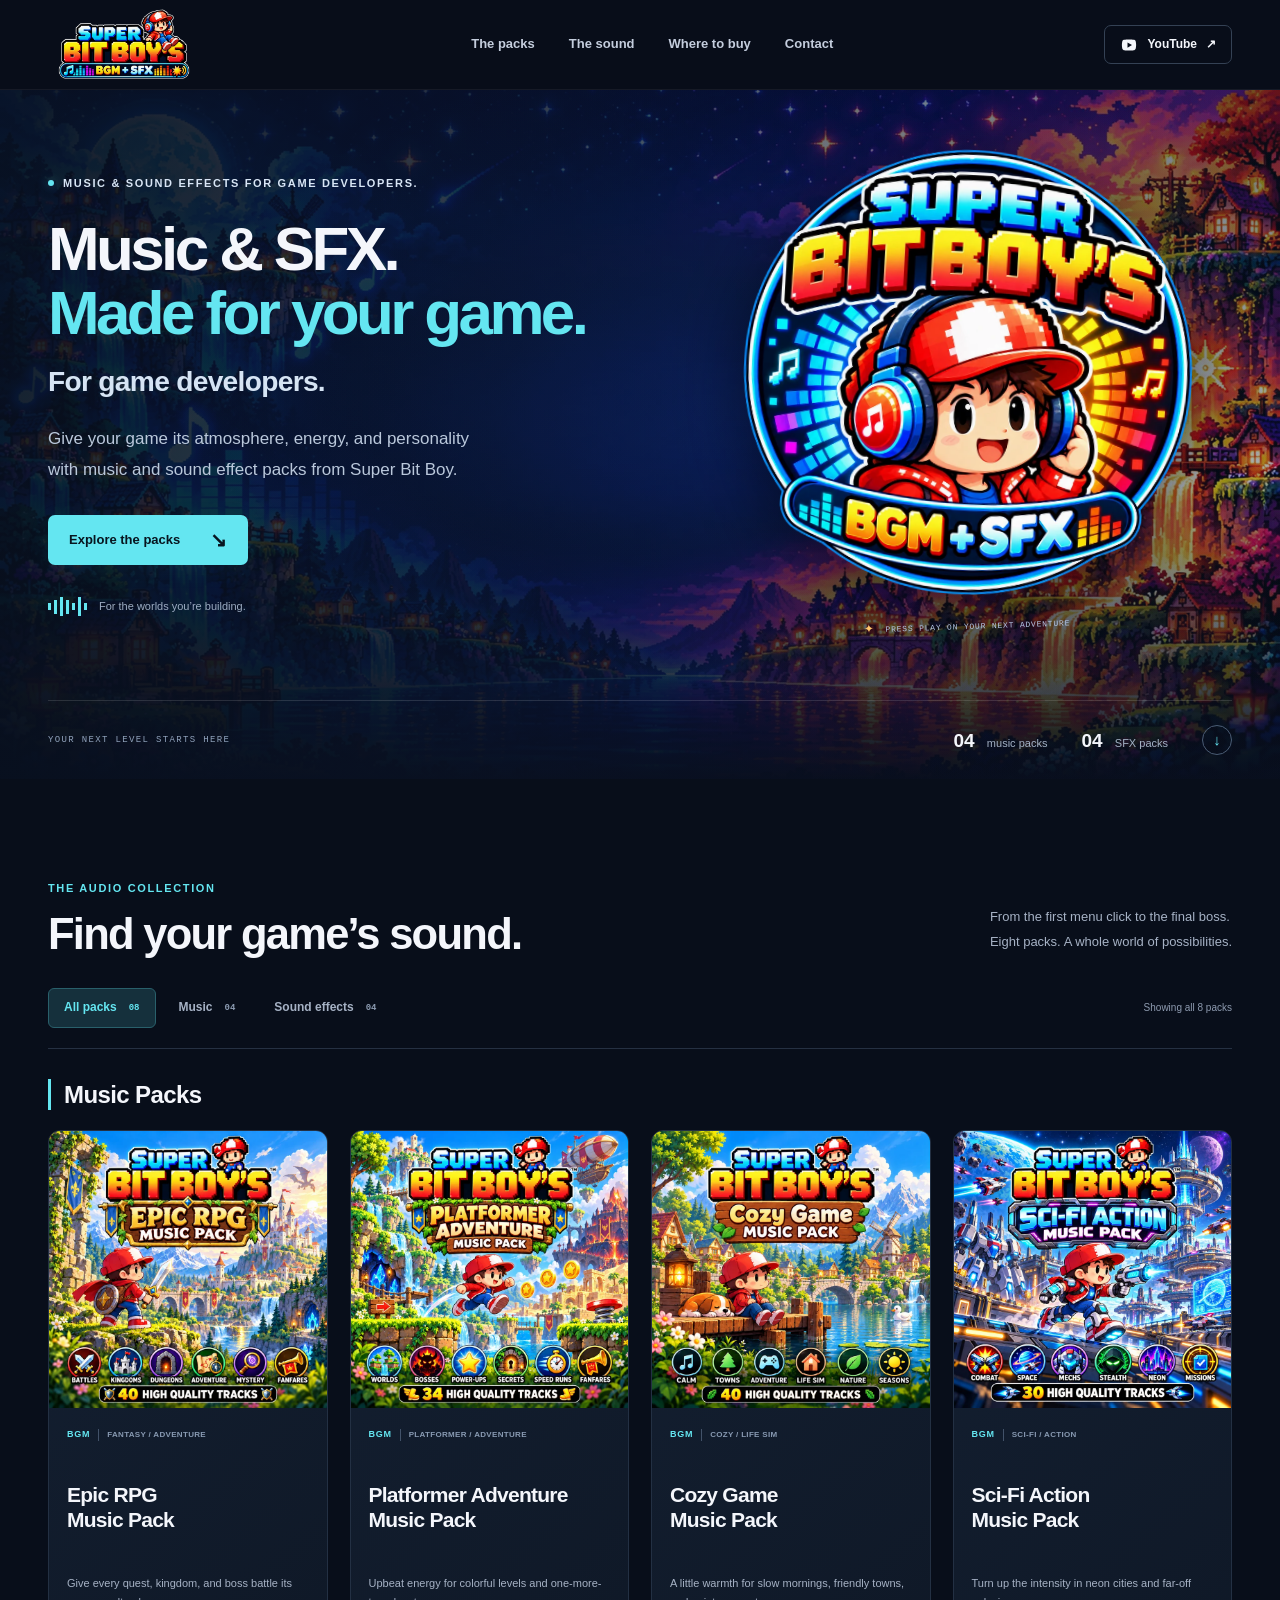
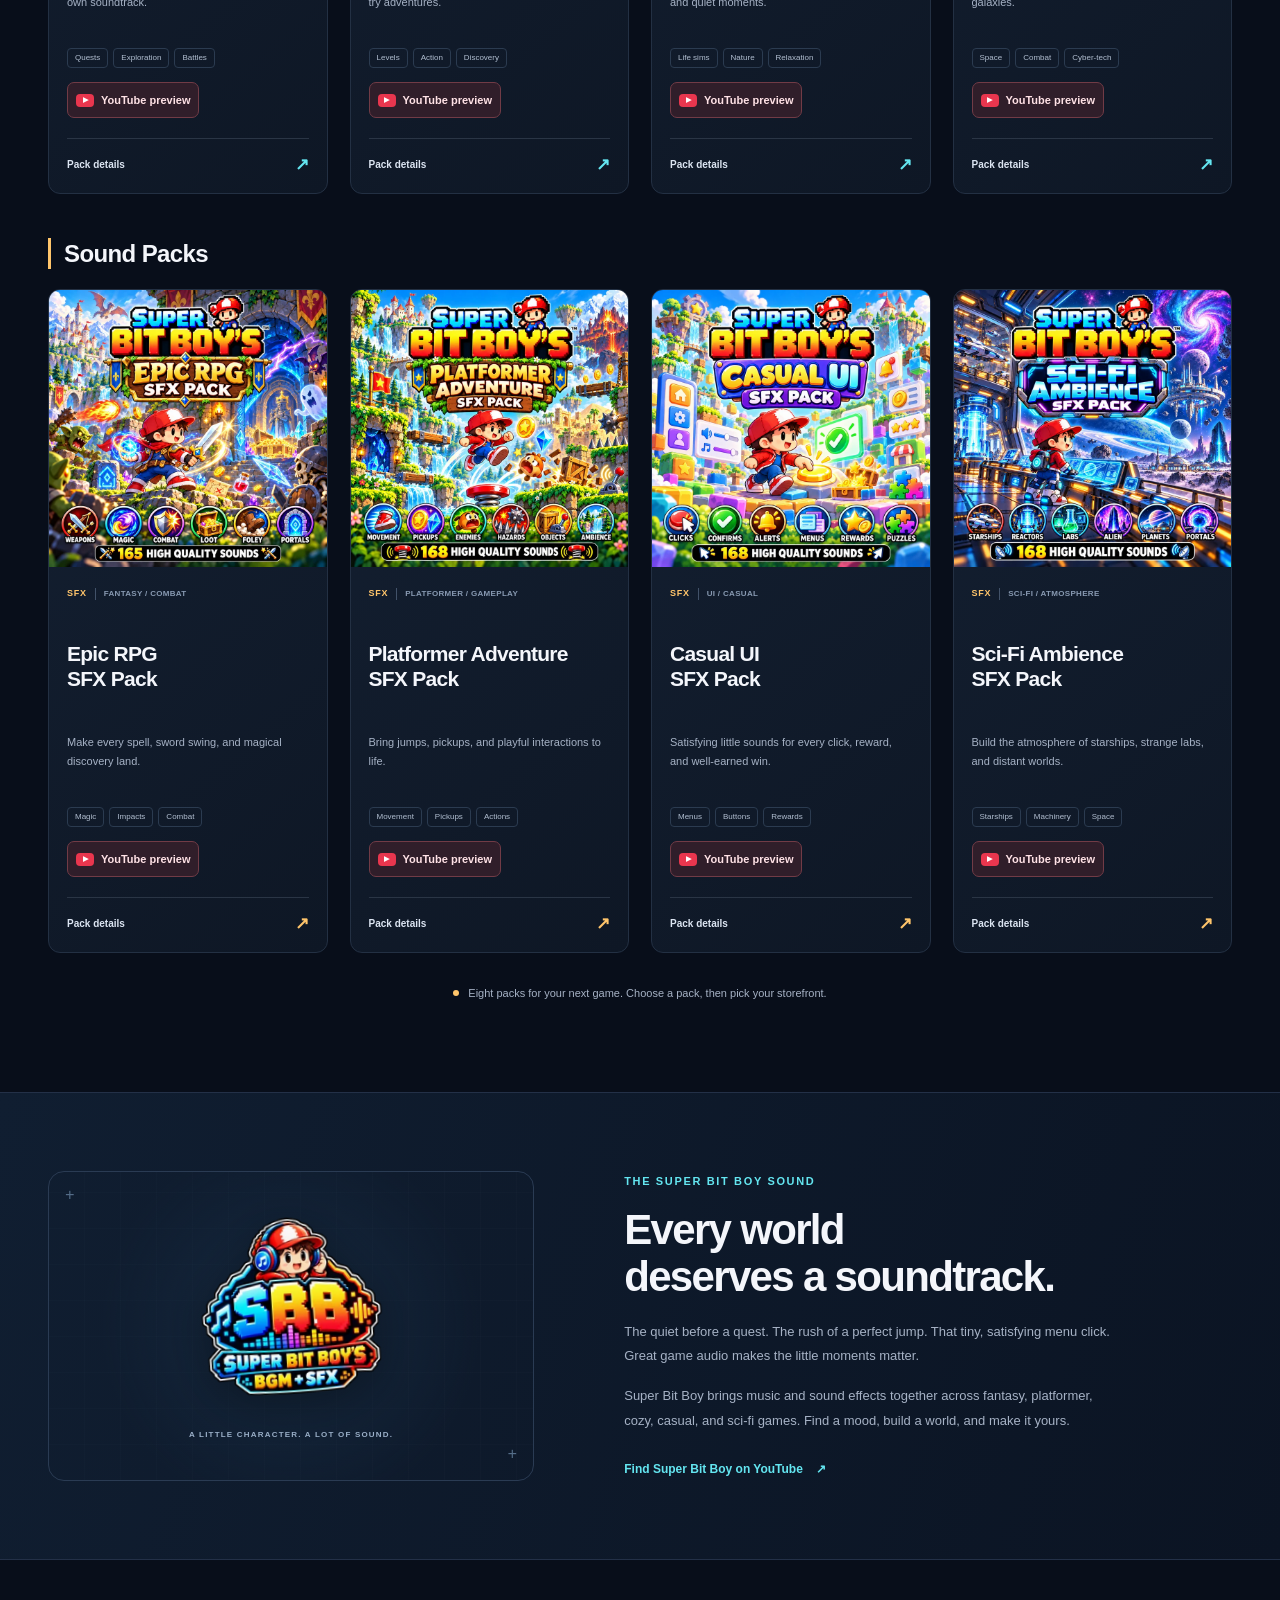
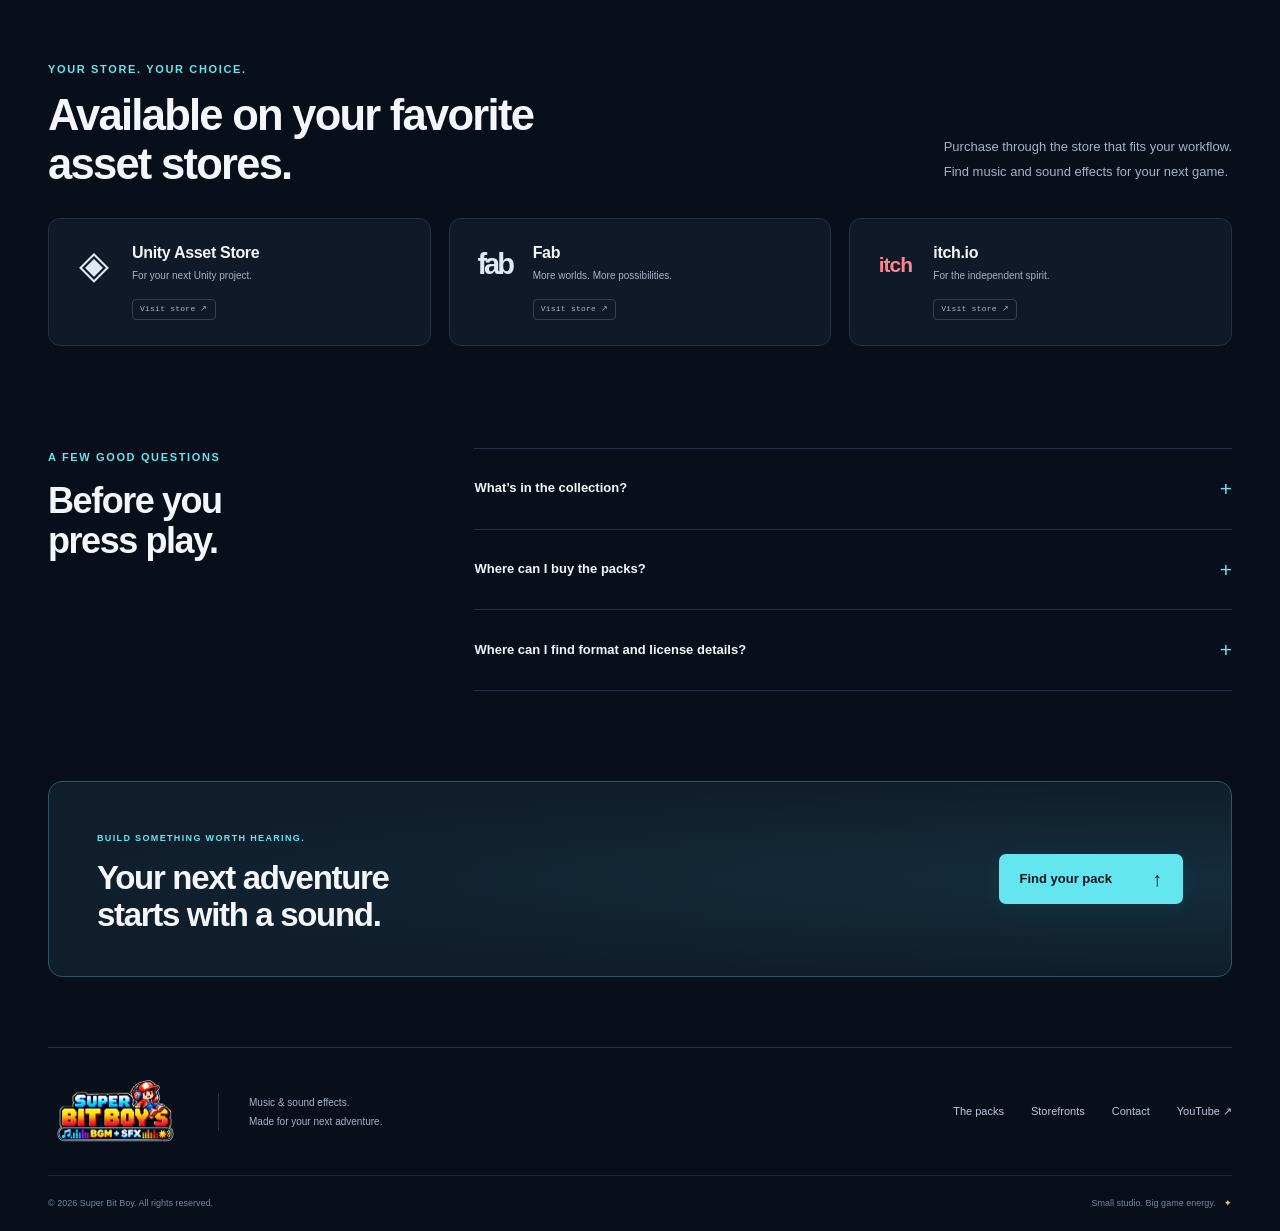
==== commit 436bc5e4: "Add YouTube previews for all four music packs" ====
--- a/index.html
+++ b/index.html
@@ -69,19 +69,19 @@
         <div class="pack-grid">
         <article class="pack-card" data-id="epic-music" data-type="music">
           <div class="cover-art"><img src="pack-epic-rpg-music.webp" width="800" height="800" loading="lazy" alt="Super Bit Boy’s Epic RPG Music Pack cover: a fantasy kingdom and a hero overlooking a river"><span class="cover-action" aria-hidden="true">Explore pack ↗</span></div>
-          <div class="pack-info"><p class="pack-category">BGM <span>Fantasy / Adventure</span></p><h4 class="pack-title">Epic RPG<br>Music Pack</h4><p class="pack-description">Give every quest, kingdom, and boss battle its own soundtrack.</p><div class="pack-tags"><span>Quests</span><span>Exploration</span><span>Battles</span></div><button class="details-link card-open" type="button" data-open="epic-music" aria-label="Explore Super Bit Boy’s Epic RPG Music Pack" aria-haspopup="dialog" aria-controls="pack-dialog">Pack details <span aria-hidden="true">↗</span></button></div>
+          <div class="pack-info"><p class="pack-category">BGM <span>Fantasy / Adventure</span></p><h4 class="pack-title">Epic RPG<br>Music Pack</h4><p class="pack-description">Give every quest, kingdom, and boss battle its own soundtrack.</p><div class="pack-tags"><span>Quests</span><span>Exploration</span><span>Battles</span></div><a class="preview-link" href="https://youtu.be/A2XPcr0JZfk" target="_blank" rel="noopener noreferrer" aria-label="Watch the Epic RPG Music Pack preview on YouTube"><span class="preview-play" aria-hidden="true">▶</span><span>YouTube preview</span></a><button class="details-link card-open" type="button" data-open="epic-music" aria-label="Explore Super Bit Boy’s Epic RPG Music Pack" aria-haspopup="dialog" aria-controls="pack-dialog">Pack details <span aria-hidden="true">↗</span></button></div>
         </article>
         <article class="pack-card" data-id="platformer-music" data-type="music">
           <div class="cover-art"><img src="pack-platformer-music.webp" width="800" height="800" loading="lazy" alt="Super Bit Boy’s Platformer Adventure Music Pack cover: a colorful platforming world with coins, castles, and an airship"><span class="cover-action" aria-hidden="true">Explore pack ↗</span></div>
-          <div class="pack-info"><p class="pack-category">BGM <span>Platformer / Adventure</span></p><h4 class="pack-title">Platformer Adventure<br>Music Pack</h4><p class="pack-description">Upbeat energy for colorful levels and one-more-try adventures.</p><div class="pack-tags"><span>Levels</span><span>Action</span><span>Discovery</span></div><button class="details-link card-open" type="button" data-open="platformer-music" aria-label="Explore Super Bit Boy’s Platformer Adventure Music Pack" aria-haspopup="dialog" aria-controls="pack-dialog">Pack details <span aria-hidden="true">↗</span></button></div>
+          <div class="pack-info"><p class="pack-category">BGM <span>Platformer / Adventure</span></p><h4 class="pack-title">Platformer Adventure<br>Music Pack</h4><p class="pack-description">Upbeat energy for colorful levels and one-more-try adventures.</p><div class="pack-tags"><span>Levels</span><span>Action</span><span>Discovery</span></div><a class="preview-link" href="https://youtu.be/7VGKNUa0sGg" target="_blank" rel="noopener noreferrer" aria-label="Watch the Platformer Adventure Music Pack preview on YouTube"><span class="preview-play" aria-hidden="true">▶</span><span>YouTube preview</span></a><button class="details-link card-open" type="button" data-open="platformer-music" aria-label="Explore Super Bit Boy’s Platformer Adventure Music Pack" aria-haspopup="dialog" aria-controls="pack-dialog">Pack details <span aria-hidden="true">↗</span></button></div>
         </article>
         <article class="pack-card" data-id="cozy-music" data-type="music">
           <div class="cover-art"><img src="pack-cozy-music.webp" width="800" height="800" loading="lazy" alt="Super Bit Boy’s Cozy Game Music Pack cover: a peaceful lakeside village and a boy relaxing with a dog"><span class="cover-action" aria-hidden="true">Explore pack ↗</span></div>
-          <div class="pack-info"><p class="pack-category">BGM <span>Cozy / Life Sim</span></p><h4 class="pack-title">Cozy Game<br>Music Pack</h4><p class="pack-description">A little warmth for slow mornings, friendly towns, and quiet moments.</p><div class="pack-tags"><span>Life sims</span><span>Nature</span><span>Relaxation</span></div><button class="details-link card-open" type="button" data-open="cozy-music" aria-label="Explore Super Bit Boy’s Cozy Game Music Pack" aria-haspopup="dialog" aria-controls="pack-dialog">Pack details <span aria-hidden="true">↗</span></button></div>
+          <div class="pack-info"><p class="pack-category">BGM <span>Cozy / Life Sim</span></p><h4 class="pack-title">Cozy Game<br>Music Pack</h4><p class="pack-description">A little warmth for slow mornings, friendly towns, and quiet moments.</p><div class="pack-tags"><span>Life sims</span><span>Nature</span><span>Relaxation</span></div><a class="preview-link" href="https://youtu.be/aCX2YBzei1s" target="_blank" rel="noopener noreferrer" aria-label="Watch the Cozy Game Music Pack preview on YouTube"><span class="preview-play" aria-hidden="true">▶</span><span>YouTube preview</span></a><button class="details-link card-open" type="button" data-open="cozy-music" aria-label="Explore Super Bit Boy’s Cozy Game Music Pack" aria-haspopup="dialog" aria-controls="pack-dialog">Pack details <span aria-hidden="true">↗</span></button></div>
         </article>
         <article class="pack-card" data-id="scifi-music" data-type="music">
           <div class="cover-art"><img src="pack-scifi-music.webp" width="800" height="800" loading="lazy" alt="Super Bit Boy’s Sci-Fi Action Music Pack cover: a futuristic city, spacecraft, and a hero with a blaster"><span class="cover-action" aria-hidden="true">Explore pack ↗</span></div>
-          <div class="pack-info"><p class="pack-category">BGM <span>Sci-Fi / Action</span></p><h4 class="pack-title">Sci-Fi Action<br>Music Pack</h4><p class="pack-description">Turn up the intensity in neon cities and far-off galaxies.</p><div class="pack-tags"><span>Space</span><span>Combat</span><span>Cyber-tech</span></div><button class="details-link card-open" type="button" data-open="scifi-music" aria-label="Explore Super Bit Boy’s Sci-Fi Action Music Pack" aria-haspopup="dialog" aria-controls="pack-dialog">Pack details <span aria-hidden="true">↗</span></button></div>
+          <div class="pack-info"><p class="pack-category">BGM <span>Sci-Fi / Action</span></p><h4 class="pack-title">Sci-Fi Action<br>Music Pack</h4><p class="pack-description">Turn up the intensity in neon cities and far-off galaxies.</p><div class="pack-tags"><span>Space</span><span>Combat</span><span>Cyber-tech</span></div><a class="preview-link" href="https://youtu.be/1FHyv8AVSOw" target="_blank" rel="noopener noreferrer" aria-label="Watch the Sci-Fi Action Music Pack preview on YouTube"><span class="preview-play" aria-hidden="true">▶</span><span>YouTube preview</span></a><button class="details-link card-open" type="button" data-open="scifi-music" aria-label="Explore Super Bit Boy’s Sci-Fi Action Music Pack" aria-haspopup="dialog" aria-controls="pack-dialog">Pack details <span aria-hidden="true">↗</span></button></div>
         </article>
         </div>
       </section>
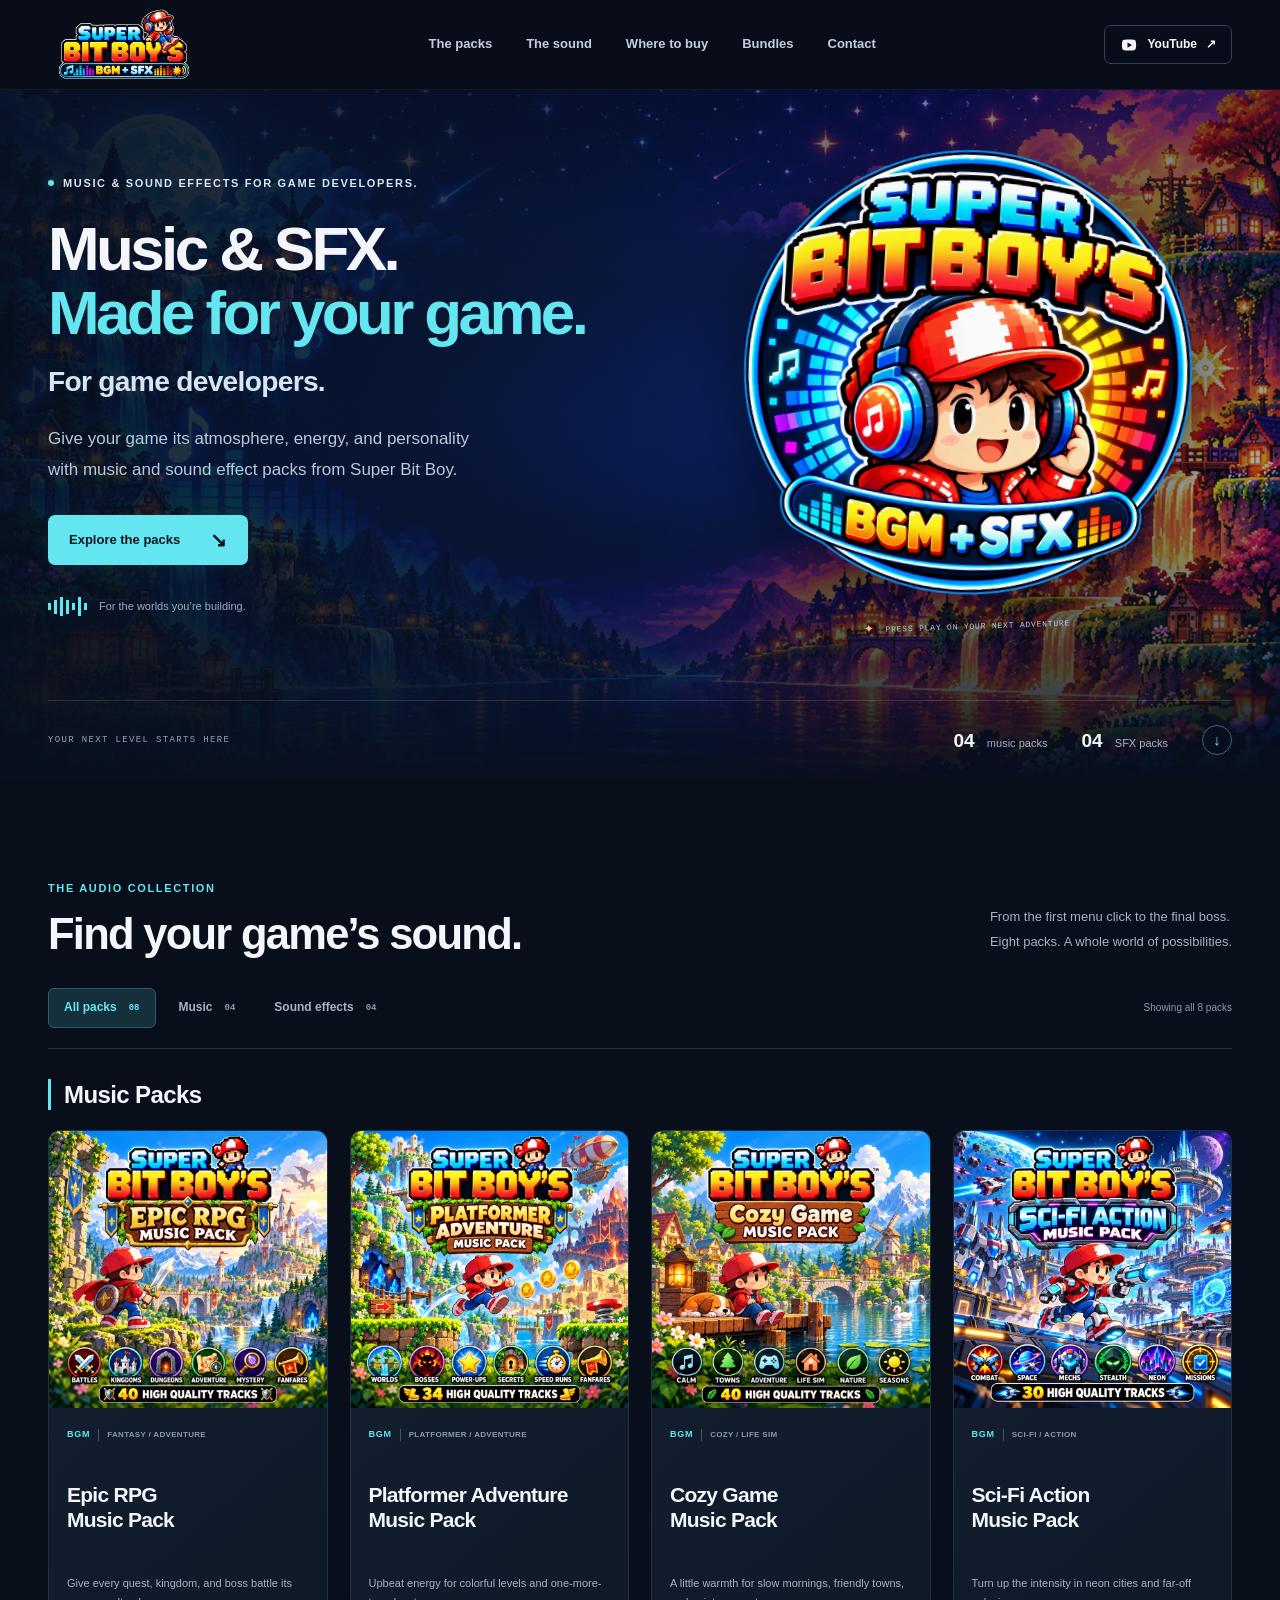
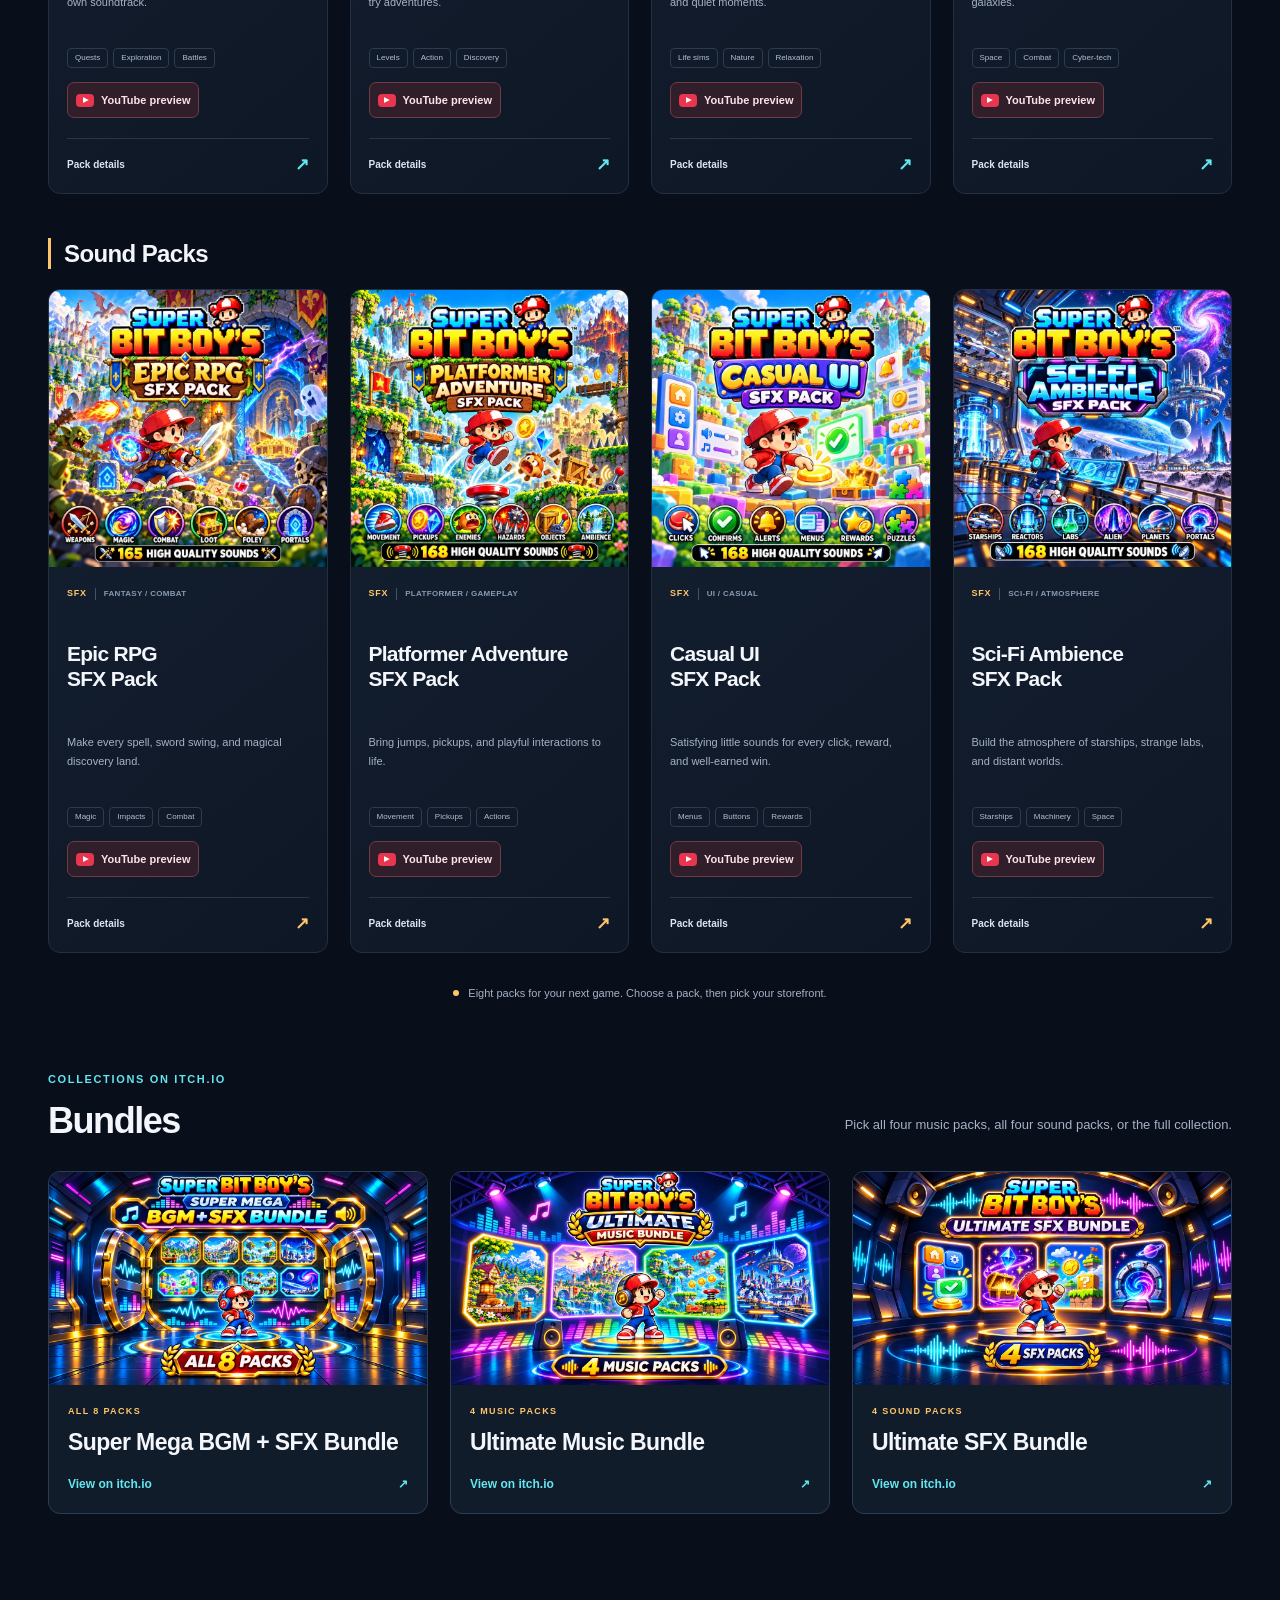
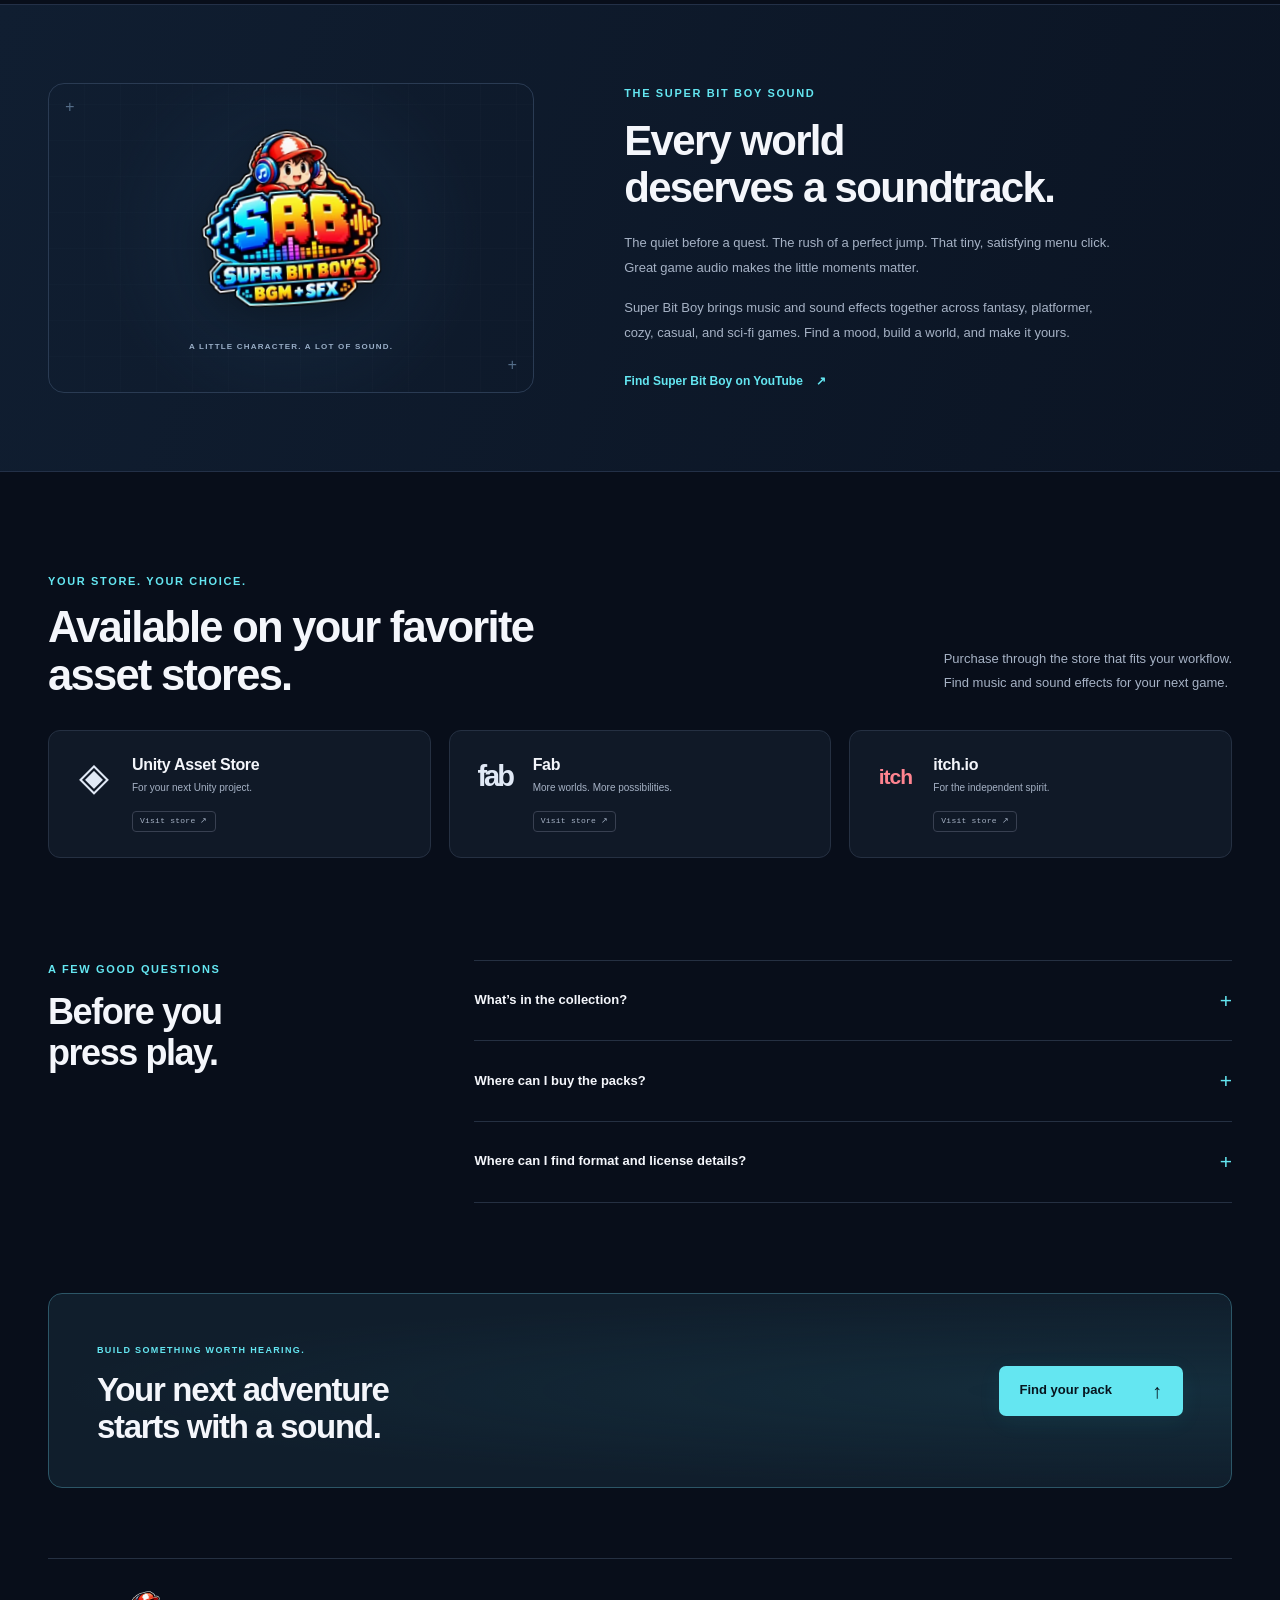
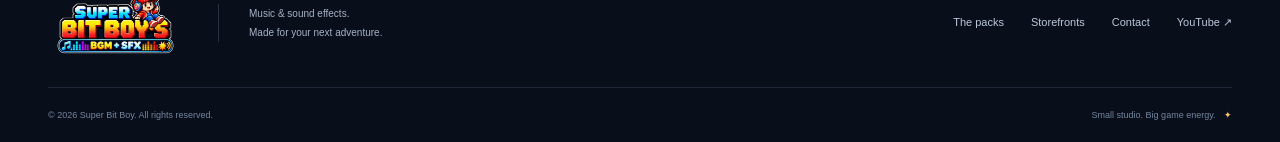
==== commit e54c0835: "Add three itch.io bundles to the catalog" ====
--- a/index.html
+++ b/index.html
@@ -27,6 +27,7 @@
         <a href="#packs">The packs</a>
         <a href="#about">The sound</a>
         <a href="#storefronts">Where to buy</a>
+        <a href="#bundles">Bundles</a>
         <a href="contact.html">Contact</a>
       </nav>
       <a class="channel-link" aria-label="Super Bit Boy on YouTube" href="https://www.youtube.com/@SuperBitBoyAudio" target="_blank" rel="noopener noreferrer"><svg viewBox="0 0 24 24" aria-hidden="true"><path d="M21 7.2a3 3 0 0 0-2.1-2.1C17 4.6 12 4.6 12 4.6s-5 0-6.9.5A3 3 0 0 0 3 7.2 31 31 0 0 0 2.5 12a31 31 0 0 0 .5 4.8 3 3 0 0 0 2.1 2.1c1.9.5 6.9.5 6.9.5s5 0 6.9-.5a3 3 0 0 0 2.1-2.1 31 31 0 0 0 .5-4.8 31 31 0 0 0-.5-4.8Z"/><path class="play-cutout" d="m10 8.5 6 3.5-6 3.5Z"/></svg><span>YouTube</span><span aria-hidden="true">↗</span></a>
@@ -108,6 +109,27 @@
       </section>
       <noscript><p class="notice">All eight packs are shown above. Enable JavaScript to filter the collection and open pack details, or choose a storefront below.</p></noscript>
       <p class="catalog-note"><span class="signal-dot amber"></span> Eight packs for your next game. Choose a pack, then pick your storefront.</p>
+
+      <section class="bundle-section" id="bundles" aria-labelledby="bundles-heading">
+        <div class="section-heading">
+          <div><p class="eyebrow cyan">Collections on itch.io</p><h3 id="bundles-heading">Bundles</h3></div>
+          <p>Pick all four music packs, all four sound packs, or the full collection.</p>
+        </div>
+        <div class="bundle-grid">
+          <a class="bundle-card" href="https://itch.io/s/217199/super-bit-boys-super-mega-bgm-sfx-bundle" target="_blank" rel="noopener noreferrer">
+            <img src="bundle-super-mega.webp" width="1280" height="720" alt="" loading="lazy" decoding="async">
+            <div class="bundle-info"><p class="eyebrow">All 8 packs</p><h4>Super Mega BGM + SFX Bundle</h4><span class="bundle-cta">View on itch.io <span aria-hidden="true">↗</span></span></div>
+          </a>
+          <a class="bundle-card" href="https://itch.io/s/217195/super-bit-boys-ultimate-music-bundle" target="_blank" rel="noopener noreferrer">
+            <img src="bundle-ultimate-music.webp" width="1280" height="720" alt="" loading="lazy" decoding="async">
+            <div class="bundle-info"><p class="eyebrow">4 music packs</p><h4>Ultimate Music Bundle</h4><span class="bundle-cta">View on itch.io <span aria-hidden="true">↗</span></span></div>
+          </a>
+          <a class="bundle-card" href="https://itch.io/s/217196/super-bit-boys-ultimate-sfx-bundle" target="_blank" rel="noopener noreferrer">
+            <img src="bundle-ultimate-sfx.webp" width="1280" height="720" alt="" loading="lazy" decoding="async">
+            <div class="bundle-info"><p class="eyebrow">4 sound packs</p><h4>Ultimate SFX Bundle</h4><span class="bundle-cta">View on itch.io <span aria-hidden="true">↗</span></span></div>
+          </a>
+        </div>
+      </section>
     </section>
 
     <section class="sound-section" id="about" aria-labelledby="sound-heading">
@@ -122,7 +144,7 @@
       <div class="store-grid">
         <a class="store-card" href="https://assetstore.unity.com/" target="_blank" rel="noopener noreferrer"><span class="store-symbol" aria-hidden="true">◈</span><div><h3>Unity Asset Store</h3><p>For your next Unity project.</p></div><span class="status-badge">Visit store ↗</span></a>
         <a class="store-card" href="https://www.fab.com/" target="_blank" rel="noopener noreferrer"><span class="store-symbol fab" aria-hidden="true">fab</span><div><h3>Fab</h3><p>More worlds. More possibilities.</p></div><span class="status-badge">Visit store ↗</span></a>
-        <a class="store-card" href="https://itch.io/" target="_blank" rel="noopener noreferrer"><span class="store-symbol itch" aria-hidden="true">itch</span><div><h3>itch.io</h3><p>For the independent spirit.</p></div><span class="status-badge">Visit store ↗</span></a>
+        <a class="store-card" href="https://superbitboy.itch.io/" target="_blank" rel="noopener noreferrer"><span class="store-symbol itch" aria-hidden="true">itch</span><div><h3>itch.io</h3><p>For the independent spirit.</p></div><span class="status-badge">Visit store ↗</span></a>
       </div>
     </section>
 
--- a/styles.css
+++ b/styles.css
@@ -8,7 +8,7 @@
 @media(min-width:1600px){.hero-inner{min-height:660px}.hero-art img{width:500px}h1{font-size:82px}}
 @media(max-width:1100px){.shell{width:calc(100% - 64px)}.hero-inner{min-height:560px}.hero-description{font-size:15px;max-width:370px}h1{font-size:60px}.hero-actions{gap:18px}.hero-actions .text-link{font-size:10px}.hero-art img{width:390px}.art-caption{font-size:7px}.pack-grid{gap:26px 16px}.pack-info{padding:17px 14px 12px}.pack-info .pack-title{font-size:18px;min-height:45px}.pack-category{font-size:8px;gap:6px}.pack-category>span{font-size:7px;padding-left:6px}.pack-description{font-size:10px;min-height:58px}.pack-tags span{font-size:7px;padding-inline:5px}.sound-inner{gap:50px}.sound-copy h2{font-size:36px}.store-card{padding:20px 15px;gap:11px}.store-card h3{font-size:14px}.store-card p{font-size:9px}.status-badge{margin-left:57px}.section-heading>p{font-size:11px}.faq-section{gap:40px}}
 @media(max-width:900px){.shell{width:calc(100% - 48px)}.header-inner nav{gap:23px;font-size:12px}.hero-inner{grid-template-columns:1.3fr 1fr;min-height:520px;gap:0}.hero-copy h1{font-size:50px}.hero-copy .eyebrow{font-size:9px}.hero-description{font-size:14px}.hero-art{margin-left:-12px;margin-right:-10px}.hero-art img{width:330px}.art-caption{display:none}.hero-actions{flex-wrap:wrap;gap:18px}.hero-footnote{margin-top:24px}.pack-grid{grid-template-columns:repeat(2,minmax(0,1fr));gap:28px 22px}.pack-info{padding:20px}.pack-info .pack-title{font-size:23px;min-height:56px}.pack-category{font-size:10px}.pack-category>span{font-size:9px}.pack-description{font-size:12px;min-height:44px}.pack-tags span{font-size:9px;padding:3px 8px}.details-link{font-size:12px}.section-space{padding-block:72px}.sound-inner{gap:35px;grid-template-columns:.8fr 1fr}.sound-copy h2{font-size:32px}.sound-copy>p:not(.eyebrow){font-size:12px}.sound-brand .eyebrow{font-size:6px}.store-grid{gap:12px}.store-card{flex-direction:column;align-items:flex-start;gap:16px}.store-symbol{text-align:left}.status-badge{margin:0}.section-heading{align-items:flex-start}.section-heading>p{max-width:230px;padding-top:27px}.section-heading>p br{display:none}.faq-section{padding-bottom:70px;grid-template-columns:1fr 1.6fr;gap:30px}.faq-section h2{font-size:30px}.footer-top{gap:25px}.footer-top>p{padding-left:20px}.footer-top nav{gap:18px}.closing{padding:32px}.closing h2{font-size:30px}}
-@media(max-width:620px){html{scroll-padding-top:22px}.shell{width:calc(100% - 36px)}.site-header{height:76px}.brand img{width:120px}.header-inner{gap:15px}.header-inner nav{margin-left:auto;gap:18px;font-size:11px}.header-inner nav a:nth-child(2),.header-inner nav a:nth-child(3){display:none}.channel-link{padding:7px 9px;gap:6px;font-size:11px}.channel-link svg{width:15px}.channel-link>span:last-child{display:none}.hero-inner{display:flex;flex-direction:column;min-height:0;text-align:center;padding-top:43px;padding-bottom:28px}.hero-copy{width:100%}.hero-copy .eyebrow{justify-content:center;font-size:8px;letter-spacing:.12em}.hero-copy h1{font-size:clamp(40px,10vw,58px);margin:21px 0;letter-spacing:-.055em}.hero-description{font-size:13px;line-height:1.85;max-width:330px;margin-inline:auto}.hero-actions{justify-content:center;gap:20px;margin-top:25px}.button{font-size:11px;padding:14px 17px;gap:18px}.hero-actions .text-link{font-size:10px;gap:7px}.hero-footnote{justify-content:center;font-size:9px;margin-top:20px}.hero-art{margin:26px 0 0;padding:0}.hero-art img{width:250px;transform:rotate(2deg)}.hero-landscape{background-image:linear-gradient(0deg,#080e1a 0%,#080e1a18 35%,#08101eb8 100%),url('hero-world.webp');background-position:center bottom;background-size:auto 100%;opacity:.65}.hero-bottom{padding-block:19px}.hero-bottom>span{font-size:7px;max-width:110px;line-height:1.7}.hero-bottom>div{gap:18px}.hero-bottom>div>span{font-size:16px}.hero-bottom small{display:block;font-size:8px;margin:5px 0 0}.hero-bottom a{width:27px;height:27px;line-height:25px}.section-space{padding-top:57px;padding-bottom:55px}.section-heading{display:block;margin-bottom:24px}.section-heading h2{font-size:32px}.section-heading .eyebrow{font-size:9px;margin-bottom:10px}.section-heading>p{max-width:100%;padding-top:16px;font-size:12px;line-height:1.8}.section-heading>p br{display:none}.catalog-toolbar{display:block;padding-bottom:16px;margin-bottom:24px}.filters{gap:5px;justify-content:space-between}.filter{padding:8px 10px;font-size:10px;gap:8px}.filter span{font-size:8px}.result-count{display:block;margin-top:14px;font-size:9px}.pack-grid{gap:21px 12px}.pack-info{padding:13px 11px 10px}.pack-category{font-size:8px;flex-wrap:wrap;gap:3px;margin-bottom:9px}.pack-category>span{font-size:6px;letter-spacing:.01em;padding-left:5px}.pack-info .pack-title{font-size:16px;min-height:39px;line-height:1.25}.pack-description{font-size:10px;line-height:1.7;min-height:68px;margin-top:10px}.pack-tags{gap:4px;margin-top:10px}.pack-tags span{font-size:7px;padding:2px 4px}.details-link{font-size:9px;padding-top:10px;margin-top:15px}.details-link span{font-size:15px}.catalog-note{font-size:9px;align-items:flex-start;line-height:1.8;max-width:290px;margin:25px auto 0}.catalog-note .signal-dot{margin-top:5px}.sound-inner{display:flex;flex-direction:column-reverse;gap:30px;padding-block:50px}.sound-copy h2{font-size:32px}.sound-copy>p:not(.eyebrow){font-size:12px}.sound-copy .eyebrow{font-size:9px}.sound-brand{width:100%;min-height:240px;gap:17px}.sound-brand img{width:145px}.sound-brand .eyebrow{font-size:8px}.store-grid{grid-template-columns:1fr;gap:12px}.store-card{flex-direction:row;align-items:center;gap:17px;padding:23px 20px}.store-card h3{font-size:15px}.store-card p{font-size:10px}.store-symbol{width:40px;font-size:35px;text-align:center}.store-symbol.fab{font-size:25px}.store-symbol.itch{font-size:20px}.status-badge{margin-left:auto;font-size:7px;padding:3px 5px}.faq-section{display:block;padding-top:8px;padding-bottom:50px}.faq-section .eyebrow{font-size:9px}.faq-section h2{font-size:30px;margin-bottom:25px}.faq-section h2 br{display:none}.faq-list summary{font-size:12px;padding:20px 0}.faq-list details>p{font-size:11px;padding-right:10px}.closing{display:block;padding:28px 25px;margin-bottom:42px;border-radius:10px}.closing h2{font-size:29px}.closing .eyebrow{font-size:8px}.closing .button{margin-top:25px}.footer-top{flex-wrap:wrap;gap:22px;padding-top:23px;padding-bottom:25px}.footer-top>a img{width:118px}.footer-top>p{font-size:9px;padding-left:22px}.footer-top nav{width:100%;margin:0;gap:26px;font-size:10px}.footer-bottom{display:block;font-size:8px;padding-block:20px}.footer-bottom>span{display:block}.footer-bottom>span+span{margin-top:8px}.pack-dialog{width:calc(100% - 28px);max-height:calc(100dvh - 28px);border-radius:10px}.dialog-grid{grid-template-columns:1fr}.dialog-grid>img{max-height:330px;object-fit:contain}.dialog-copy{padding:25px 23px}.dialog-copy h2{font-size:28px}.dialog-copy .eyebrow{margin-bottom:15px}.cover-action{display:none}}
+@media(max-width:620px){html{scroll-padding-top:22px}.shell{width:calc(100% - 36px)}.site-header{height:76px}.brand img{width:120px}.header-inner{gap:15px}.header-inner nav{margin-left:auto;gap:18px;font-size:11px}.channel-link{padding:7px 9px;gap:6px;font-size:11px}.channel-link svg{width:15px}.channel-link>span:last-child{display:none}.hero-inner{display:flex;flex-direction:column;min-height:0;text-align:center;padding-top:43px;padding-bottom:28px}.hero-copy{width:100%}.hero-copy .eyebrow{justify-content:center;font-size:8px;letter-spacing:.12em}.hero-copy h1{font-size:clamp(40px,10vw,58px);margin:21px 0;letter-spacing:-.055em}.hero-description{font-size:13px;line-height:1.85;max-width:330px;margin-inline:auto}.hero-actions{justify-content:center;gap:20px;margin-top:25px}.button{font-size:11px;padding:14px 17px;gap:18px}.hero-actions .text-link{font-size:10px;gap:7px}.hero-footnote{justify-content:center;font-size:9px;margin-top:20px}.hero-art{margin:26px 0 0;padding:0}.hero-art img{width:250px;transform:rotate(2deg)}.hero-landscape{background-image:linear-gradient(0deg,#080e1a 0%,#080e1a18 35%,#08101eb8 100%),url('hero-world.webp');background-position:center bottom;background-size:auto 100%;opacity:.65}.hero-bottom{padding-block:19px}.hero-bottom>span{font-size:7px;max-width:110px;line-height:1.7}.hero-bottom>div{gap:18px}.hero-bottom>div>span{font-size:16px}.hero-bottom small{display:block;font-size:8px;margin:5px 0 0}.hero-bottom a{width:27px;height:27px;line-height:25px}.section-space{padding-top:57px;padding-bottom:55px}.section-heading{display:block;margin-bottom:24px}.section-heading h2{font-size:32px}.section-heading .eyebrow{font-size:9px;margin-bottom:10px}.section-heading>p{max-width:100%;padding-top:16px;font-size:12px;line-height:1.8}.section-heading>p br{display:none}.catalog-toolbar{display:block;padding-bottom:16px;margin-bottom:24px}.filters{gap:5px;justify-content:space-between}.filter{padding:8px 10px;font-size:10px;gap:8px}.filter span{font-size:8px}.result-count{display:block;margin-top:14px;font-size:9px}.pack-grid{gap:21px 12px}.pack-info{padding:13px 11px 10px}.pack-category{font-size:8px;flex-wrap:wrap;gap:3px;margin-bottom:9px}.pack-category>span{font-size:6px;letter-spacing:.01em;padding-left:5px}.pack-info .pack-title{font-size:16px;min-height:39px;line-height:1.25}.pack-description{font-size:10px;line-height:1.7;min-height:68px;margin-top:10px}.pack-tags{gap:4px;margin-top:10px}.pack-tags span{font-size:7px;padding:2px 4px}.details-link{font-size:9px;padding-top:10px;margin-top:15px}.details-link span{font-size:15px}.catalog-note{font-size:9px;align-items:flex-start;line-height:1.8;max-width:290px;margin:25px auto 0}.catalog-note .signal-dot{margin-top:5px}.sound-inner{display:flex;flex-direction:column-reverse;gap:30px;padding-block:50px}.sound-copy h2{font-size:32px}.sound-copy>p:not(.eyebrow){font-size:12px}.sound-copy .eyebrow{font-size:9px}.sound-brand{width:100%;min-height:240px;gap:17px}.sound-brand img{width:145px}.sound-brand .eyebrow{font-size:8px}.store-grid{grid-template-columns:1fr;gap:12px}.store-card{flex-direction:row;align-items:center;gap:17px;padding:23px 20px}.store-card h3{font-size:15px}.store-card p{font-size:10px}.store-symbol{width:40px;font-size:35px;text-align:center}.store-symbol.fab{font-size:25px}.store-symbol.itch{font-size:20px}.status-badge{margin-left:auto;font-size:7px;padding:3px 5px}.faq-section{display:block;padding-top:8px;padding-bottom:50px}.faq-section .eyebrow{font-size:9px}.faq-section h2{font-size:30px;margin-bottom:25px}.faq-section h2 br{display:none}.faq-list summary{font-size:12px;padding:20px 0}.faq-list details>p{font-size:11px;padding-right:10px}.closing{display:block;padding:28px 25px;margin-bottom:42px;border-radius:10px}.closing h2{font-size:29px}.closing .eyebrow{font-size:8px}.closing .button{margin-top:25px}.footer-top{flex-wrap:wrap;gap:22px;padding-top:23px;padding-bottom:25px}.footer-top>a img{width:118px}.footer-top>p{font-size:9px;padding-left:22px}.footer-top nav{width:100%;margin:0;gap:26px;font-size:10px}.footer-bottom{display:block;font-size:8px;padding-block:20px}.footer-bottom>span{display:block}.footer-bottom>span+span{margin-top:8px}.pack-dialog{width:calc(100% - 28px);max-height:calc(100dvh - 28px);border-radius:10px}.dialog-grid{grid-template-columns:1fr}.dialog-grid>img{max-height:330px;object-fit:contain}.dialog-copy{padding:25px 23px}.dialog-copy h2{font-size:28px}.dialog-copy .eyebrow{margin-bottom:15px}.cover-action{display:none}}
 @media(max-width:360px){.shell{width:calc(100% - 28px)}.hero-copy h1{font-size:38px}.hero-actions{gap:14px}.filter{padding:7px 8px;font-size:9px}.pack-info{padding-inline:9px}.pack-info .pack-title{font-size:14px}.pack-category>span{font-size:5.5px}.pack-description{font-size:9px}.store-card{padding-inline:15px;gap:13px}.status-badge{font-size:6px}.footer-top{gap:15px}.footer-top>p{padding-left:15px}}
 @media(prefers-reduced-motion:reduce){html{scroll-behavior:auto}*,*:before,*:after{transition:none!important;animation:none!important}}
 
@@ -40,3 +40,26 @@
 .dialog-player{display:grid;align-content:center;min-width:0;background:#091222}
 .dialog-player iframe{display:block;width:100%;height:auto;min-height:200px;aspect-ratio:16/9;border:0;background:#000}
 @media(max-width:620px){.dialog-player{padding-top:54px}}
+
+.bundle-section{margin-top:68px}
+.bundle-section h3{font-size:clamp(26px,3vw,36px);line-height:1.12}
+.bundle-grid{display:grid;grid-template-columns:repeat(3,minmax(0,1fr));gap:22px}
+.bundle-card{display:flex;flex-direction:column;border:1px solid #2b3d53;border-radius:var(--radius);background:#111c2b;overflow:hidden;transition:border-color .2s,background .2s}
+.bundle-card:hover,.bundle-card:focus-visible{border-color:var(--cyan);background:#152437}
+.bundle-card img{display:block;width:100%;height:auto;aspect-ratio:16/9}
+.bundle-info{display:flex;flex:1;flex-direction:column;gap:10px;padding:19px}
+.bundle-info .eyebrow{font-size:9px;color:var(--amber)}
+.bundle-info h4{margin:0;font-size:clamp(16px,1.8vw,23px);line-height:1.2;letter-spacing:-.025em}
+.bundle-cta{display:flex;justify-content:space-between;gap:10px;margin-top:auto;padding-top:8px;color:var(--cyan);font-size:12px;font-weight:700}
+.header-inner nav a{white-space:nowrap}
+@media(max-width:760px){
+  .site-header{height:auto}
+  .header-inner{display:grid;grid-template-columns:1fr auto;grid-template-areas:"brand channel" "nav nav";gap:4px 12px;padding-block:6px 9px}
+  .header-inner .brand{grid-area:brand;justify-self:start}
+  .header-inner .brand img{width:120px;max-height:60px}
+  .header-inner .channel-link{grid-area:channel}
+  .header-inner nav{grid-area:nav;justify-content:space-between;flex-wrap:wrap;margin:0;gap:4px 8px;font-size:11px}
+  .header-inner nav a{padding-block:5px}
+  .bundle-section{margin-top:48px}
+  .bundle-grid{grid-template-columns:1fr;gap:16px}
+}
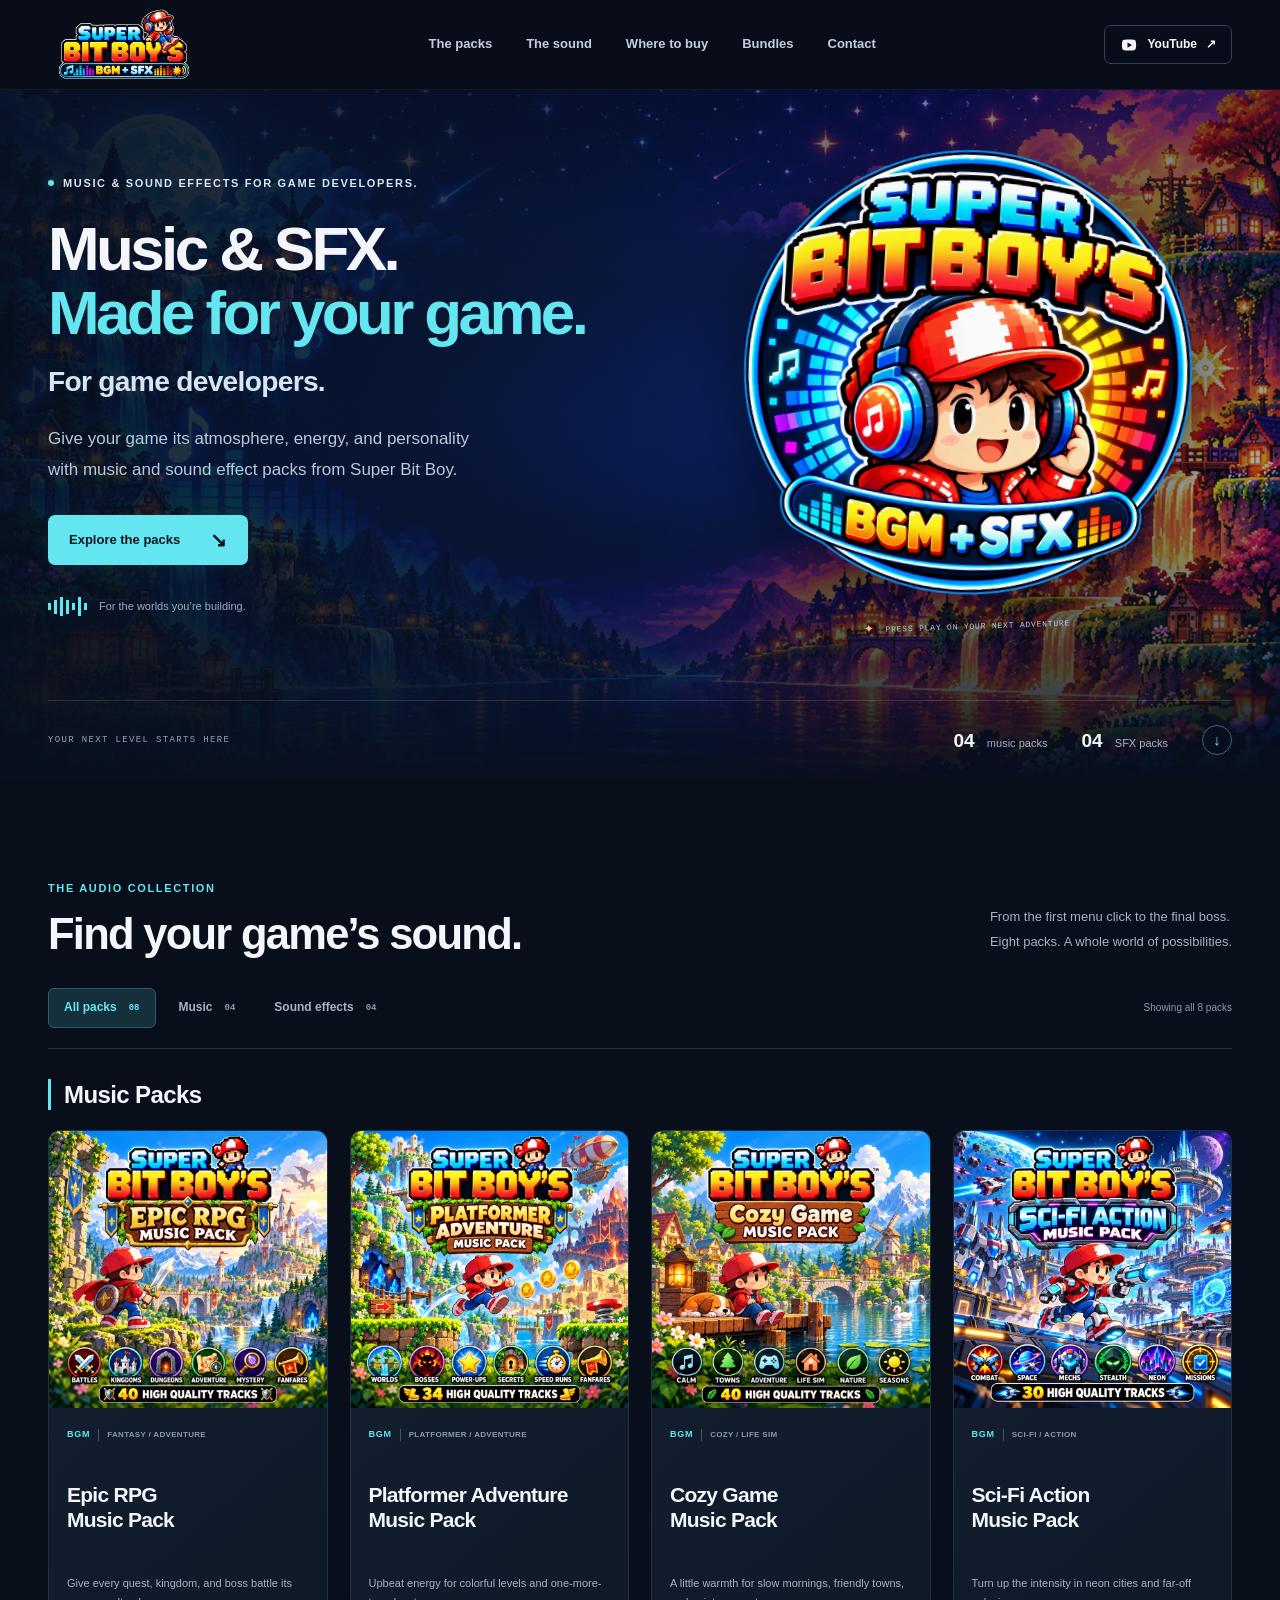
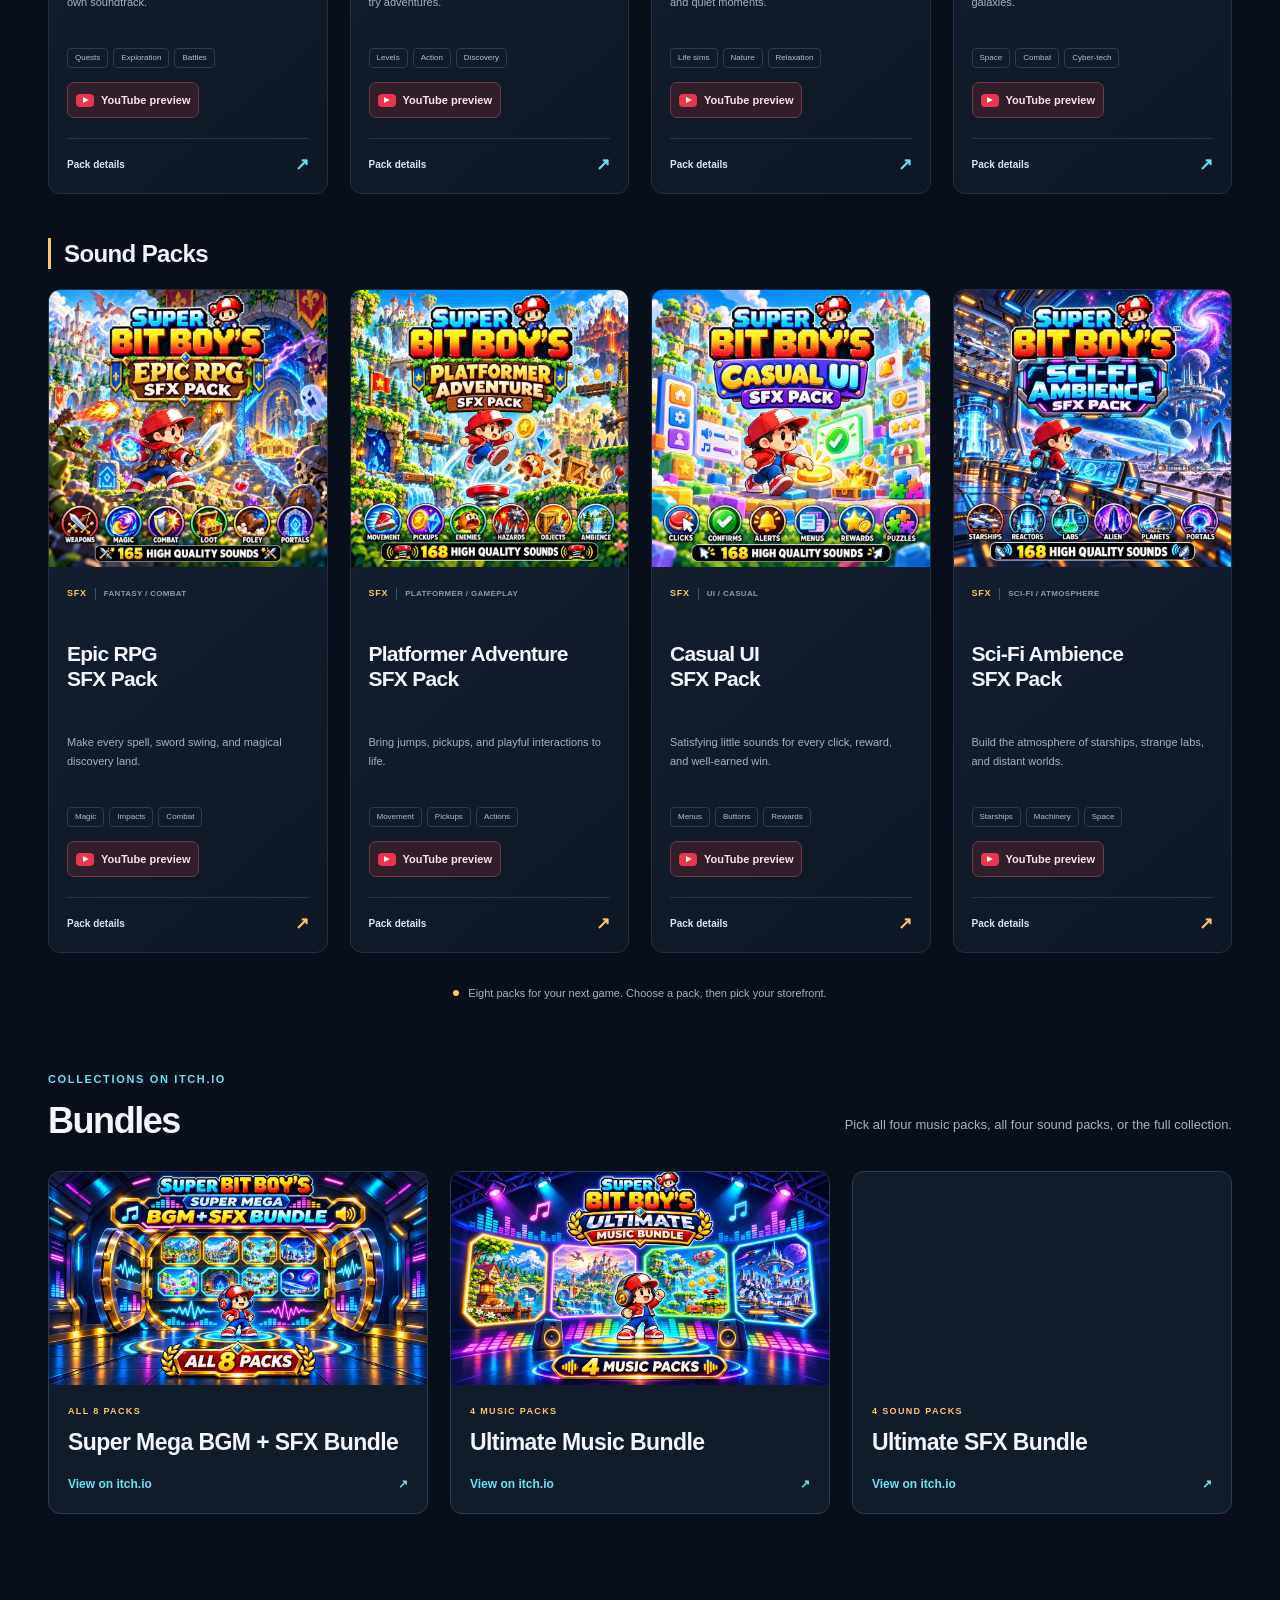
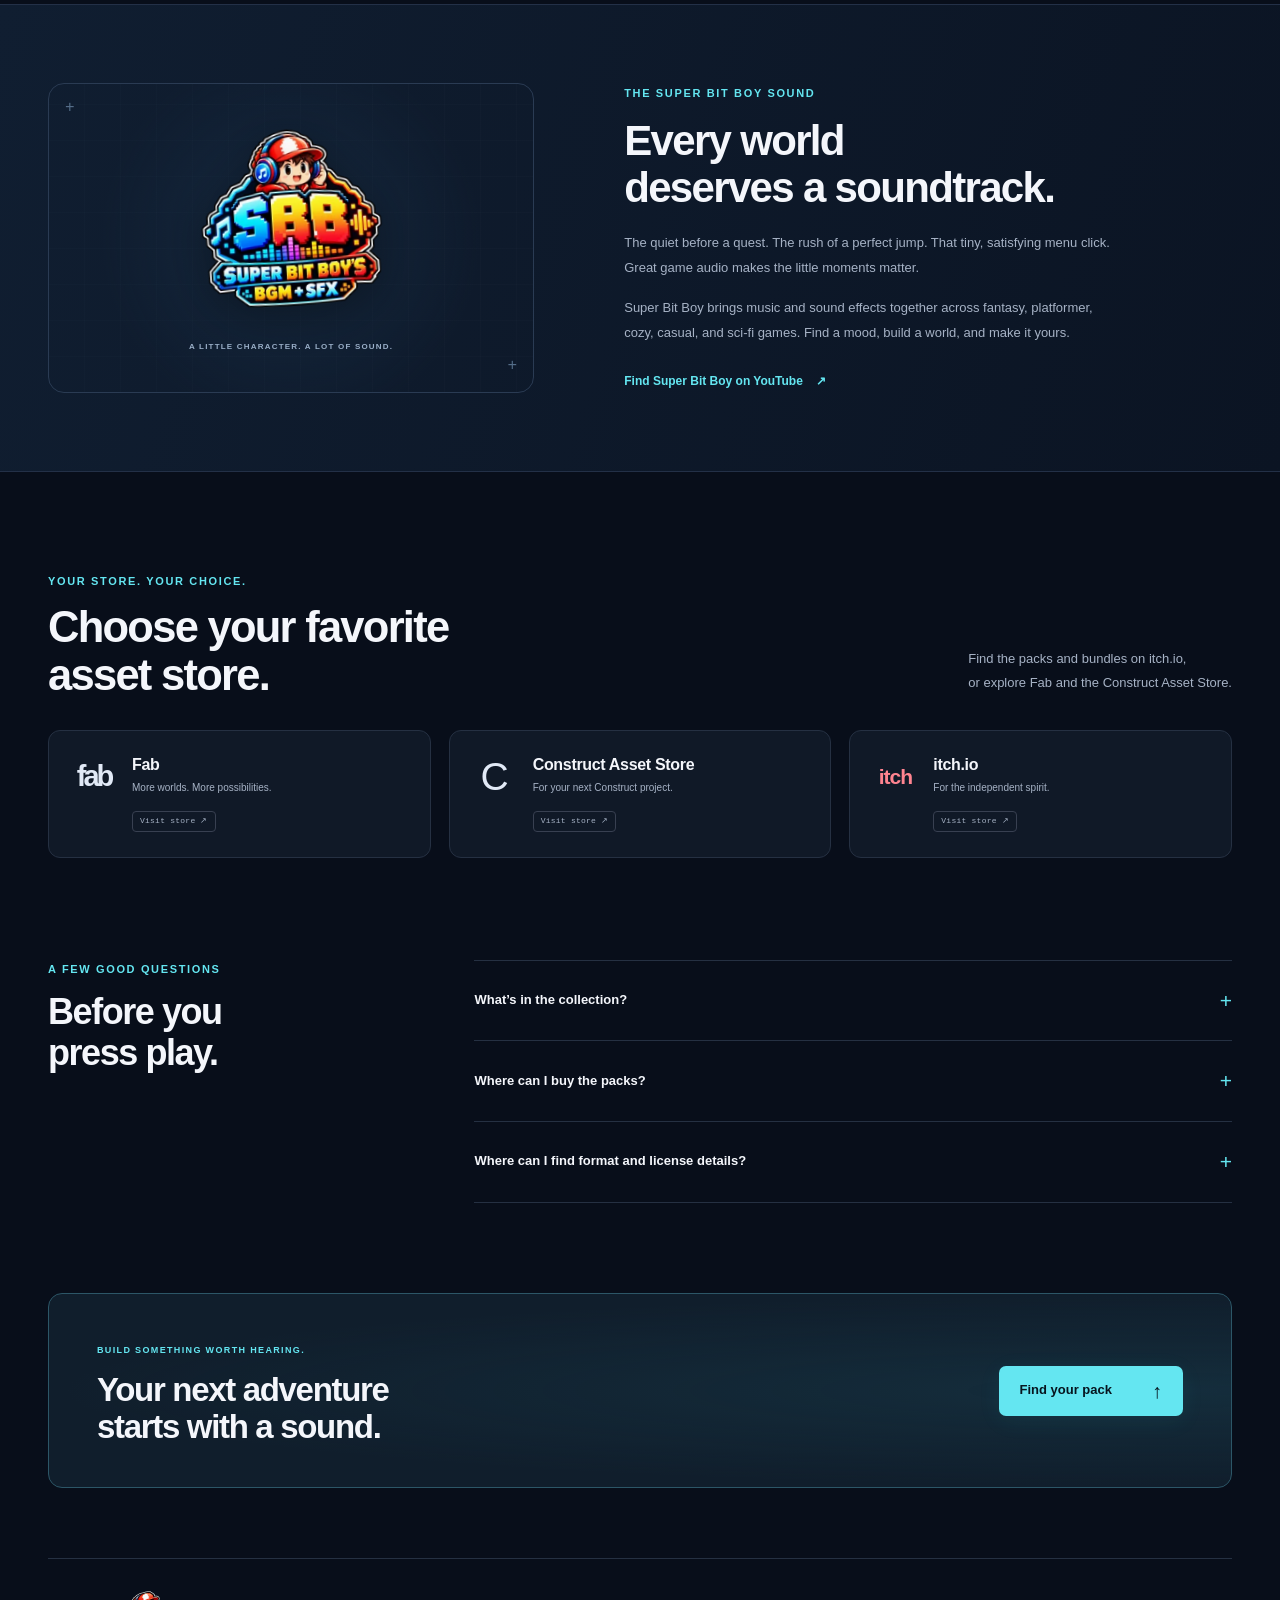
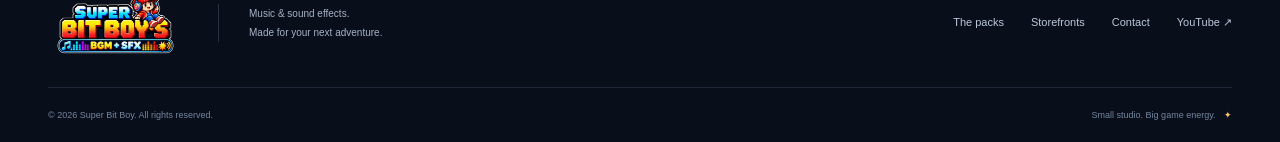
==== commit 3ddc095b: "Update storefront links for Construct" ====
--- a/index.html
+++ b/index.html
@@ -15,8 +15,8 @@
   <link rel="canonical" href="https://superbitboy.github.io/">
   <link rel="icon" href="favicon.png" type="image/png">
   <link rel="preload" href="hero-world.webp" as="image">
-  <link rel="stylesheet" href="styles.css">
-  <script src="script.js" defer></script>
+  <link rel="stylesheet" href="styles.css?v=bundles-20261110">
+  <script src="script.js?v=construct-20261111" defer></script>
 </head>
 <body>
   <a class="skip-link" href="#packs">Skip to the packs</a>
@@ -140,10 +140,10 @@
     </section>
 
     <section class="store-section section-space shell" id="storefronts" aria-labelledby="store-heading">
-      <div class="section-heading"><div><p class="eyebrow cyan">Your store. Your choice.</p><h2 id="store-heading">Available on your favorite<br>asset stores.</h2></div><p>Purchase through the store that fits your workflow.<br>Find music and sound effects for your next game.</p></div>
+      <div class="section-heading"><div><p class="eyebrow cyan">Your store. Your choice.</p><h2 id="store-heading">Choose your favorite<br>asset store.</h2></div><p>Find the packs and bundles on itch.io,<br>or explore Fab and the Construct Asset Store.</p></div>
       <div class="store-grid">
-        <a class="store-card" href="https://assetstore.unity.com/" target="_blank" rel="noopener noreferrer"><span class="store-symbol" aria-hidden="true">◈</span><div><h3>Unity Asset Store</h3><p>For your next Unity project.</p></div><span class="status-badge">Visit store ↗</span></a>
         <a class="store-card" href="https://www.fab.com/" target="_blank" rel="noopener noreferrer"><span class="store-symbol fab" aria-hidden="true">fab</span><div><h3>Fab</h3><p>More worlds. More possibilities.</p></div><span class="status-badge">Visit store ↗</span></a>
+        <a class="store-card" href="https://www.construct.net/en/game-assets" target="_blank" rel="noopener noreferrer"><span class="store-symbol" aria-hidden="true">C</span><div><h3>Construct Asset Store</h3><p>For your next Construct project.</p></div><span class="status-badge">Visit store ↗</span></a>
         <a class="store-card" href="https://superbitboy.itch.io/" target="_blank" rel="noopener noreferrer"><span class="store-symbol itch" aria-hidden="true">itch</span><div><h3>itch.io</h3><p>For the independent spirit.</p></div><span class="status-badge">Visit store ↗</span></a>
       </div>
     </section>
@@ -152,7 +152,7 @@
       <div><p class="eyebrow cyan">A few good questions</p><h2 id="faq-heading">Before you<br> press play.</h2></div>
       <div class="faq-list">
         <details><summary>What’s in the collection?<span aria-hidden="true">+</span></summary><p>There are four BGM packs: Epic RPG, Platformer Adventure, Cozy Game, and Sci-Fi Action. The four SFX packs are Epic RPG, Platformer Adventure, Casual UI, and Sci-Fi Ambience. Open a pack above to explore its theme and intended uses.</p></details>
-        <details><summary>Where can I buy the packs?<span aria-hidden="true">+</span></summary><p>You can buy Super Bit Boy packs on Unity Asset Store, Fab, and itch.io. Choose your preferred storefront to view pricing, formats, and license details.</p></details>
+        <details><summary>Where can I buy the packs?<span aria-hidden="true">+</span></summary><p>Shop Super Bit Boy packs on itch.io. You can also browse Fab and the Construct Asset Store from the storefront links above. Check each product listing for pricing, formats, and license details.</p></details>
         <details><summary>Where can I find format and license details?<span aria-hidden="true">+</span></summary><p>Check the documentation and license supplied with the edition you choose, along with its store listing. Formats, included files, and usage terms may vary by edition and storefront.</p></details>
       </div>
     </section>
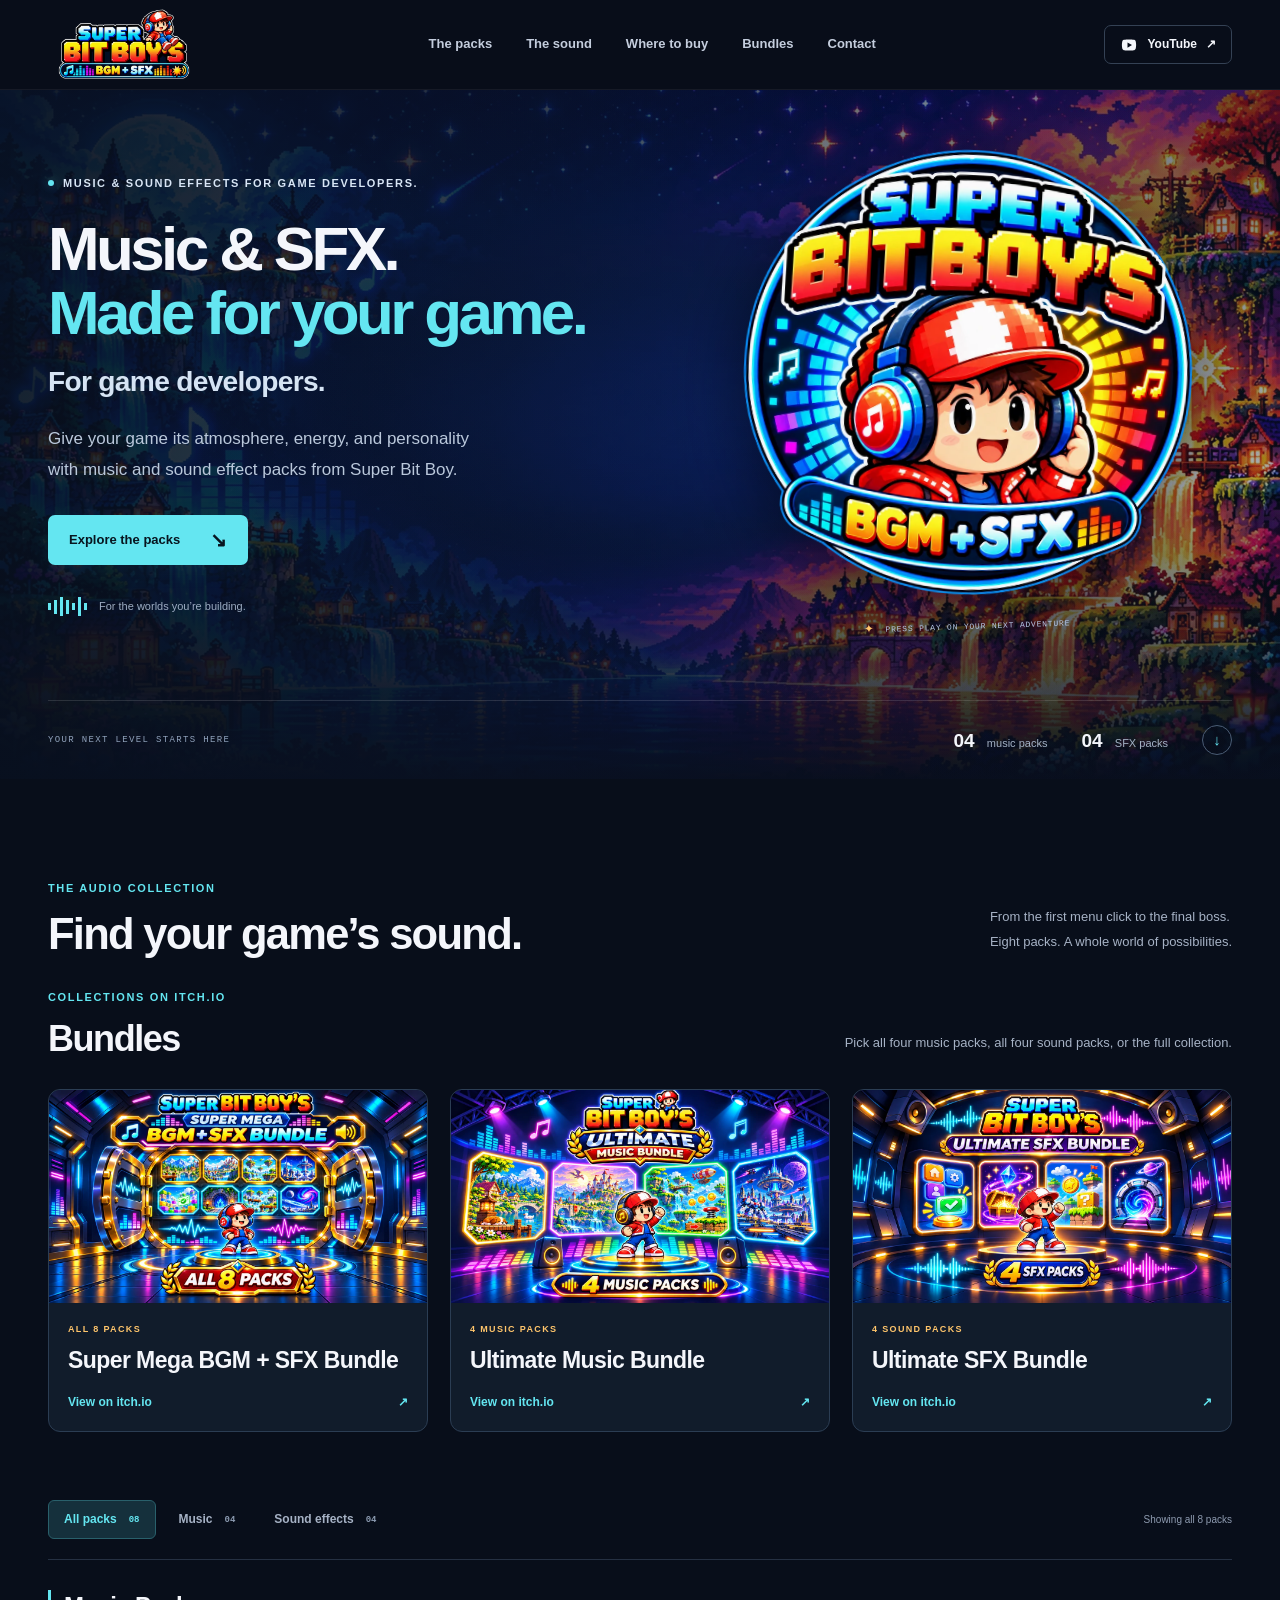
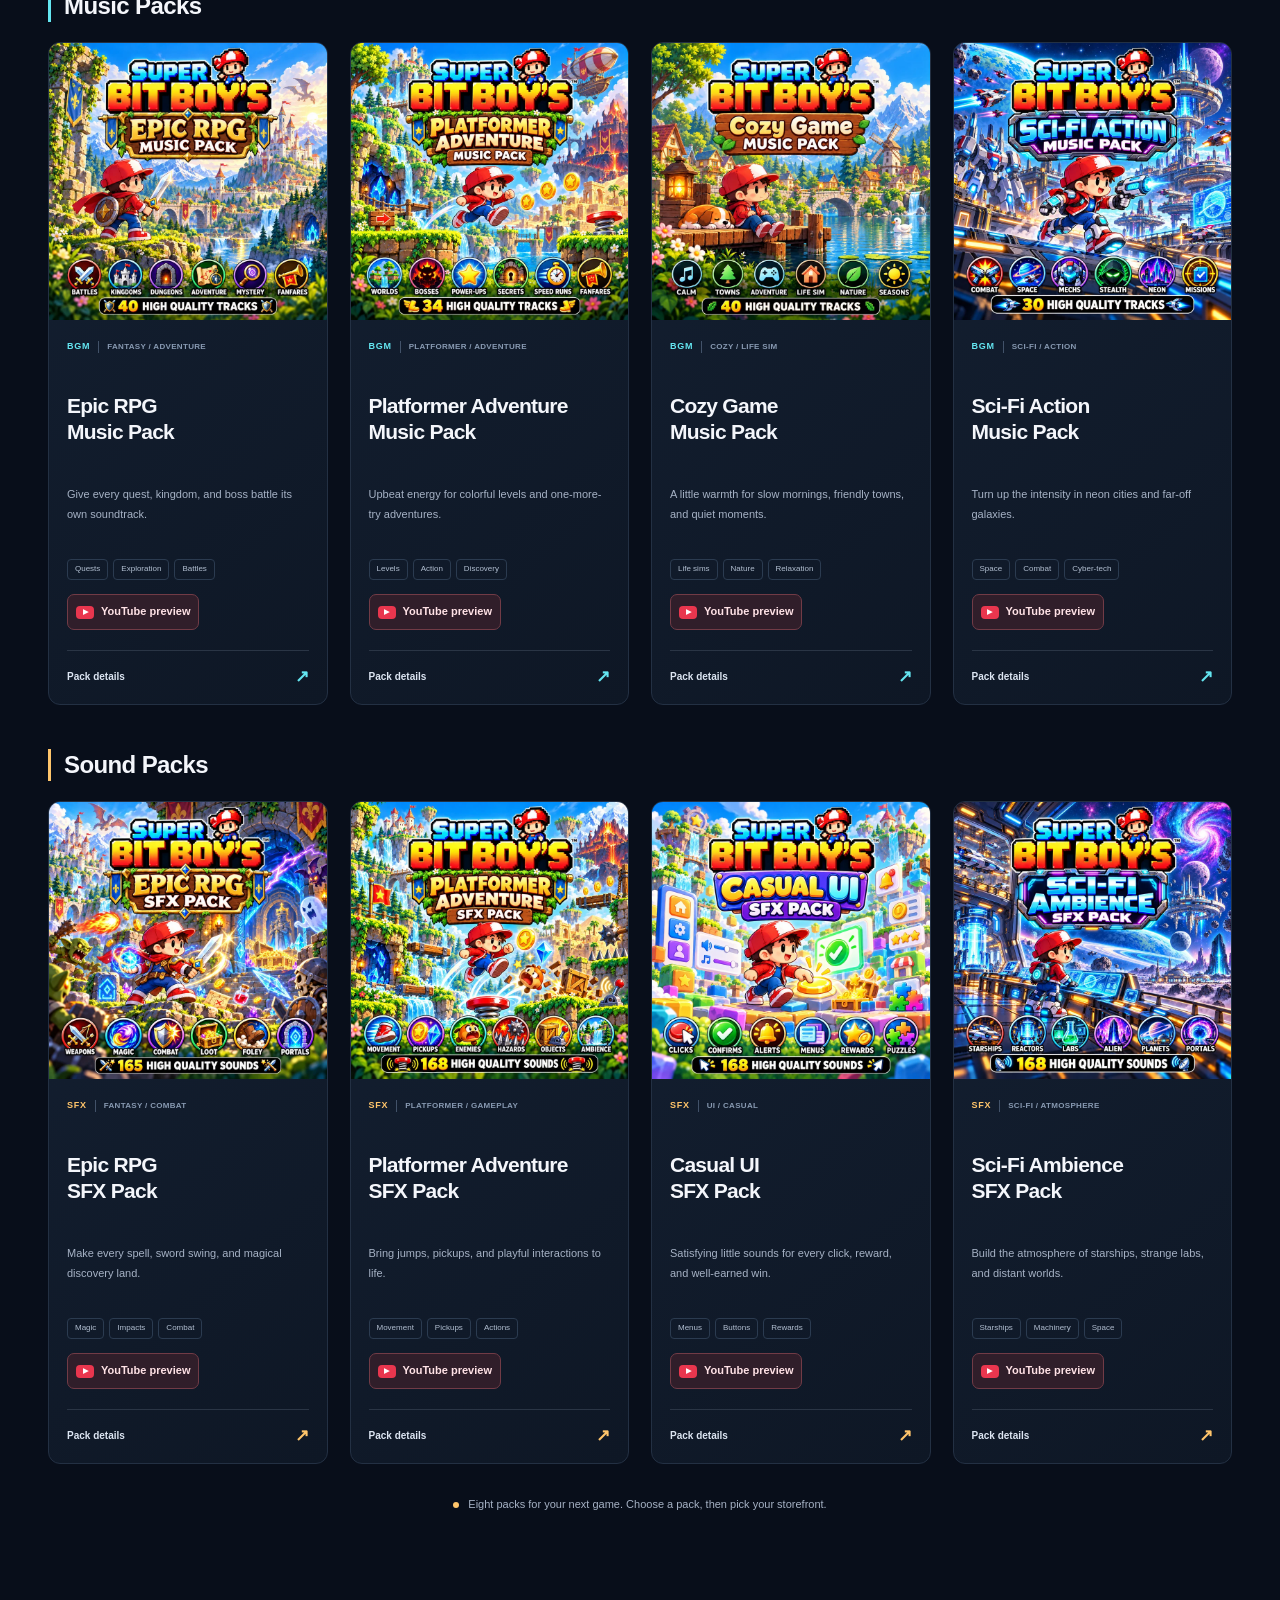
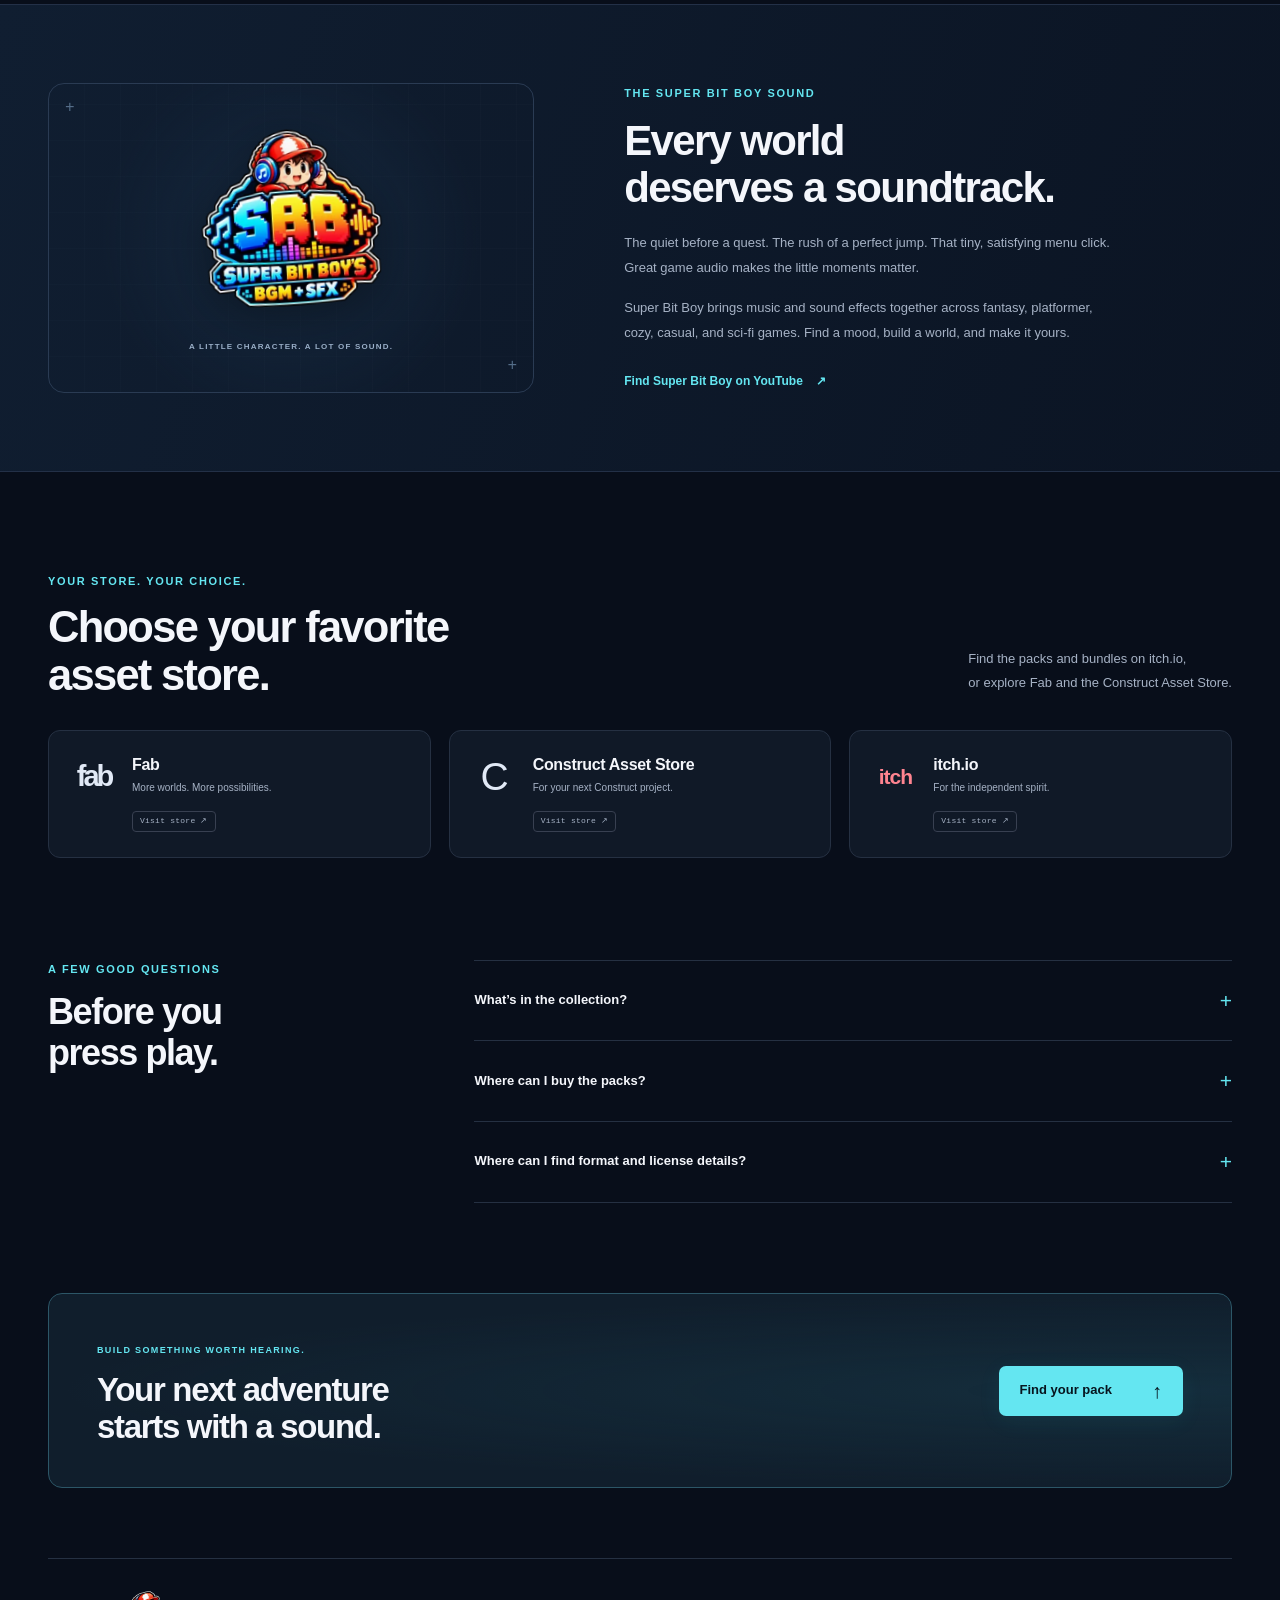
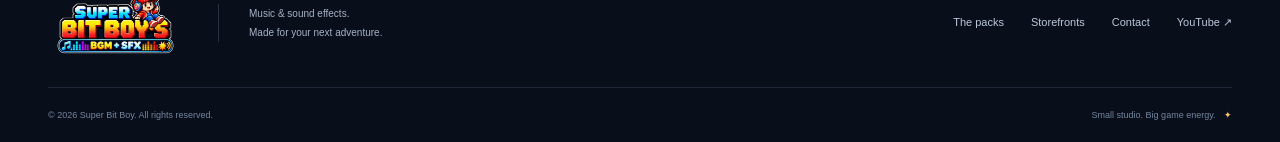
==== commit 5ba4bc4b: "Move bundles above the individual packs" ====
--- a/index.html
+++ b/index.html
@@ -15,7 +15,7 @@
   <link rel="canonical" href="https://superbitboy.github.io/">
   <link rel="icon" href="favicon.png" type="image/png">
   <link rel="preload" href="hero-world.webp" as="image">
-  <link rel="stylesheet" href="styles.css?v=bundles-20261110">
+  <link rel="stylesheet" href="styles.css?v=bundles-20261111">
   <script src="script.js?v=construct-20261111" defer></script>
 </head>
 <body>
@@ -57,6 +57,26 @@
         <div><p class="eyebrow cyan">The audio collection</p><h2 id="catalog-heading">Find your game’s sound.</h2></div>
         <p>From the first menu click to the final boss.<br>Eight packs. A whole world of possibilities.</p>
       </div>
+      <section class="bundle-section" id="bundles" aria-labelledby="bundles-heading">
+        <div class="section-heading">
+          <div><p class="eyebrow cyan">Collections on itch.io</p><h3 id="bundles-heading">Bundles</h3></div>
+          <p>Pick all four music packs, all four sound packs, or the full collection.</p>
+        </div>
+        <div class="bundle-grid">
+          <a class="bundle-card" href="https://itch.io/s/217199/super-bit-boys-super-mega-bgm-sfx-bundle" target="_blank" rel="noopener noreferrer">
+            <img src="bundle-super-mega.webp" width="1280" height="720" alt="" loading="lazy" decoding="async">
+            <div class="bundle-info"><p class="eyebrow">All 8 packs</p><h4>Super Mega BGM + SFX Bundle</h4><span class="bundle-cta">View on itch.io <span aria-hidden="true">↗</span></span></div>
+          </a>
+          <a class="bundle-card" href="https://itch.io/s/217195/super-bit-boys-ultimate-music-bundle" target="_blank" rel="noopener noreferrer">
+            <img src="bundle-ultimate-music.webp" width="1280" height="720" alt="" loading="lazy" decoding="async">
+            <div class="bundle-info"><p class="eyebrow">4 music packs</p><h4>Ultimate Music Bundle</h4><span class="bundle-cta">View on itch.io <span aria-hidden="true">↗</span></span></div>
+          </a>
+          <a class="bundle-card" href="https://itch.io/s/217196/super-bit-boys-ultimate-sfx-bundle" target="_blank" rel="noopener noreferrer">
+            <img src="bundle-ultimate-sfx.webp" width="1280" height="720" alt="" loading="lazy" decoding="async">
+            <div class="bundle-info"><p class="eyebrow">4 sound packs</p><h4>Ultimate SFX Bundle</h4><span class="bundle-cta">View on itch.io <span aria-hidden="true">↗</span></span></div>
+          </a>
+        </div>
+      </section>
       <div class="catalog-toolbar">
         <div class="filters" role="group" aria-label="Filter audio packs">
           <button type="button" class="filter active" data-filter="all" aria-pressed="true">All packs <span>08</span></button>
@@ -109,27 +129,6 @@
       </section>
       <noscript><p class="notice">All eight packs are shown above. Enable JavaScript to filter the collection and open pack details, or choose a storefront below.</p></noscript>
       <p class="catalog-note"><span class="signal-dot amber"></span> Eight packs for your next game. Choose a pack, then pick your storefront.</p>
-
-      <section class="bundle-section" id="bundles" aria-labelledby="bundles-heading">
-        <div class="section-heading">
-          <div><p class="eyebrow cyan">Collections on itch.io</p><h3 id="bundles-heading">Bundles</h3></div>
-          <p>Pick all four music packs, all four sound packs, or the full collection.</p>
-        </div>
-        <div class="bundle-grid">
-          <a class="bundle-card" href="https://itch.io/s/217199/super-bit-boys-super-mega-bgm-sfx-bundle" target="_blank" rel="noopener noreferrer">
-            <img src="bundle-super-mega.webp" width="1280" height="720" alt="" loading="lazy" decoding="async">
-            <div class="bundle-info"><p class="eyebrow">All 8 packs</p><h4>Super Mega BGM + SFX Bundle</h4><span class="bundle-cta">View on itch.io <span aria-hidden="true">↗</span></span></div>
-          </a>
-          <a class="bundle-card" href="https://itch.io/s/217195/super-bit-boys-ultimate-music-bundle" target="_blank" rel="noopener noreferrer">
-            <img src="bundle-ultimate-music.webp" width="1280" height="720" alt="" loading="lazy" decoding="async">
-            <div class="bundle-info"><p class="eyebrow">4 music packs</p><h4>Ultimate Music Bundle</h4><span class="bundle-cta">View on itch.io <span aria-hidden="true">↗</span></span></div>
-          </a>
-          <a class="bundle-card" href="https://itch.io/s/217196/super-bit-boys-ultimate-sfx-bundle" target="_blank" rel="noopener noreferrer">
-            <img src="bundle-ultimate-sfx.webp" width="1280" height="720" alt="" loading="lazy" decoding="async">
-            <div class="bundle-info"><p class="eyebrow">4 sound packs</p><h4>Ultimate SFX Bundle</h4><span class="bundle-cta">View on itch.io <span aria-hidden="true">↗</span></span></div>
-          </a>
-        </div>
-      </section>
     </section>
 
     <section class="sound-section" id="about" aria-labelledby="sound-heading">
--- a/styles.css
+++ b/styles.css
@@ -41,7 +41,7 @@
 .dialog-player iframe{display:block;width:100%;height:auto;min-height:200px;aspect-ratio:16/9;border:0;background:#000}
 @media(max-width:620px){.dialog-player{padding-top:54px}}
 
-.bundle-section{margin-top:68px}
+.bundle-section{margin-bottom:68px}
 .bundle-section h3{font-size:clamp(26px,3vw,36px);line-height:1.12}
 .bundle-grid{display:grid;grid-template-columns:repeat(3,minmax(0,1fr));gap:22px}
 .bundle-card{display:flex;flex-direction:column;border:1px solid #2b3d53;border-radius:var(--radius);background:#111c2b;overflow:hidden;transition:border-color .2s,background .2s}
@@ -60,6 +60,6 @@
   .header-inner .channel-link{grid-area:channel}
   .header-inner nav{grid-area:nav;justify-content:space-between;flex-wrap:wrap;margin:0;gap:4px 8px;font-size:11px}
   .header-inner nav a{padding-block:5px}
-  .bundle-section{margin-top:48px}
+  .bundle-section{margin-bottom:48px}
   .bundle-grid{grid-template-columns:1fr;gap:16px}
 }
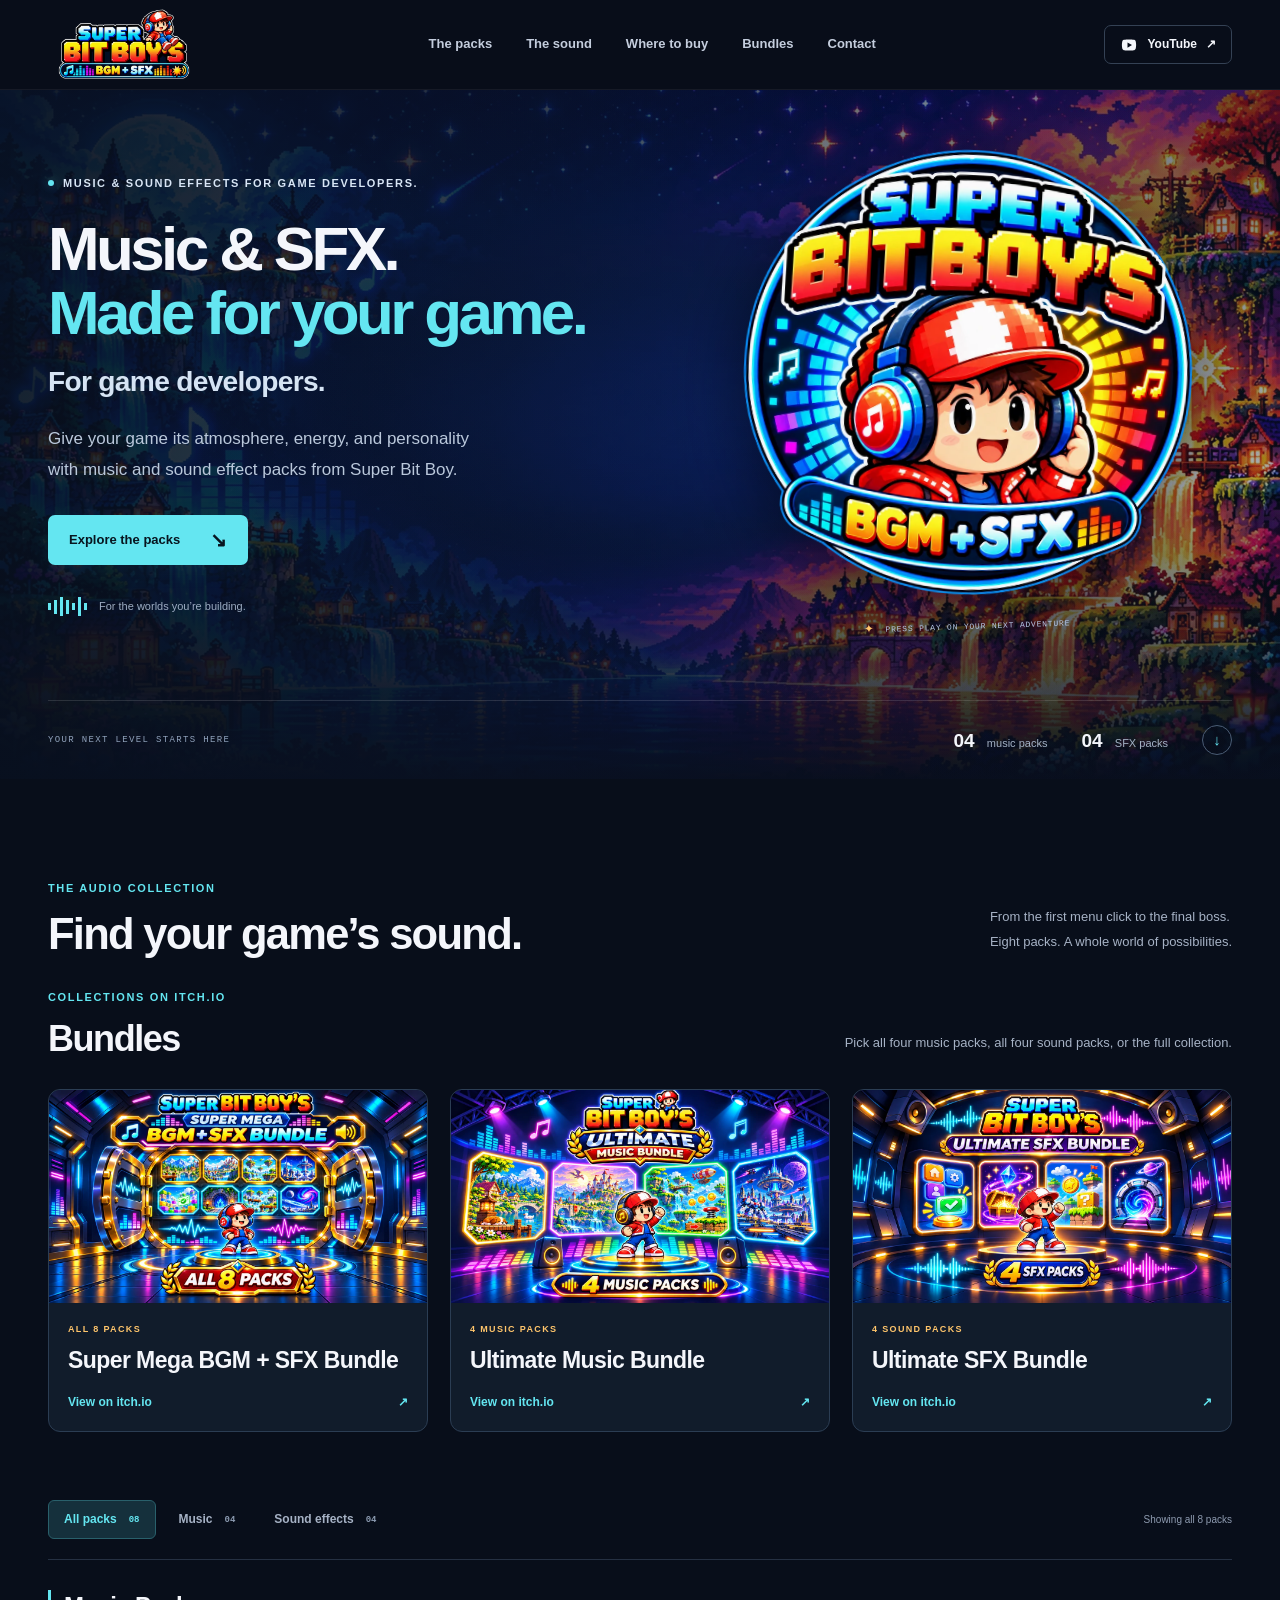
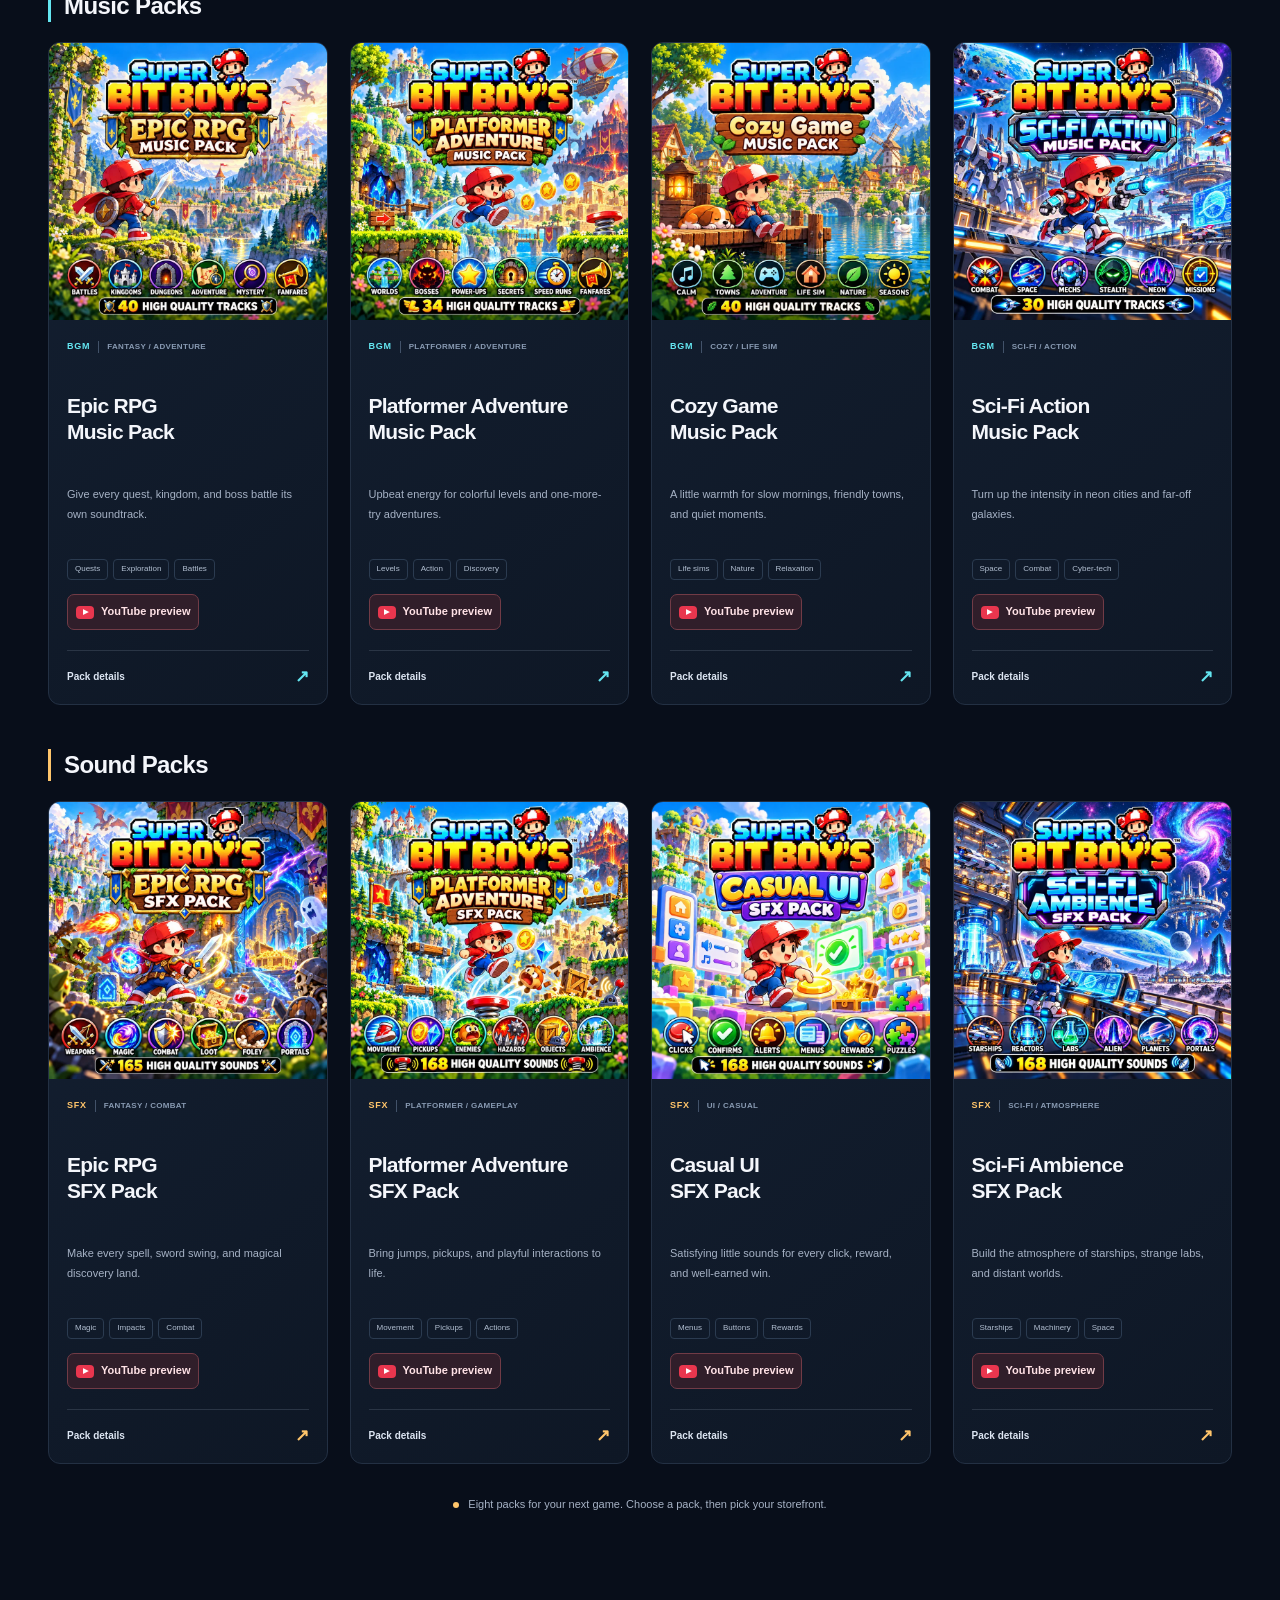
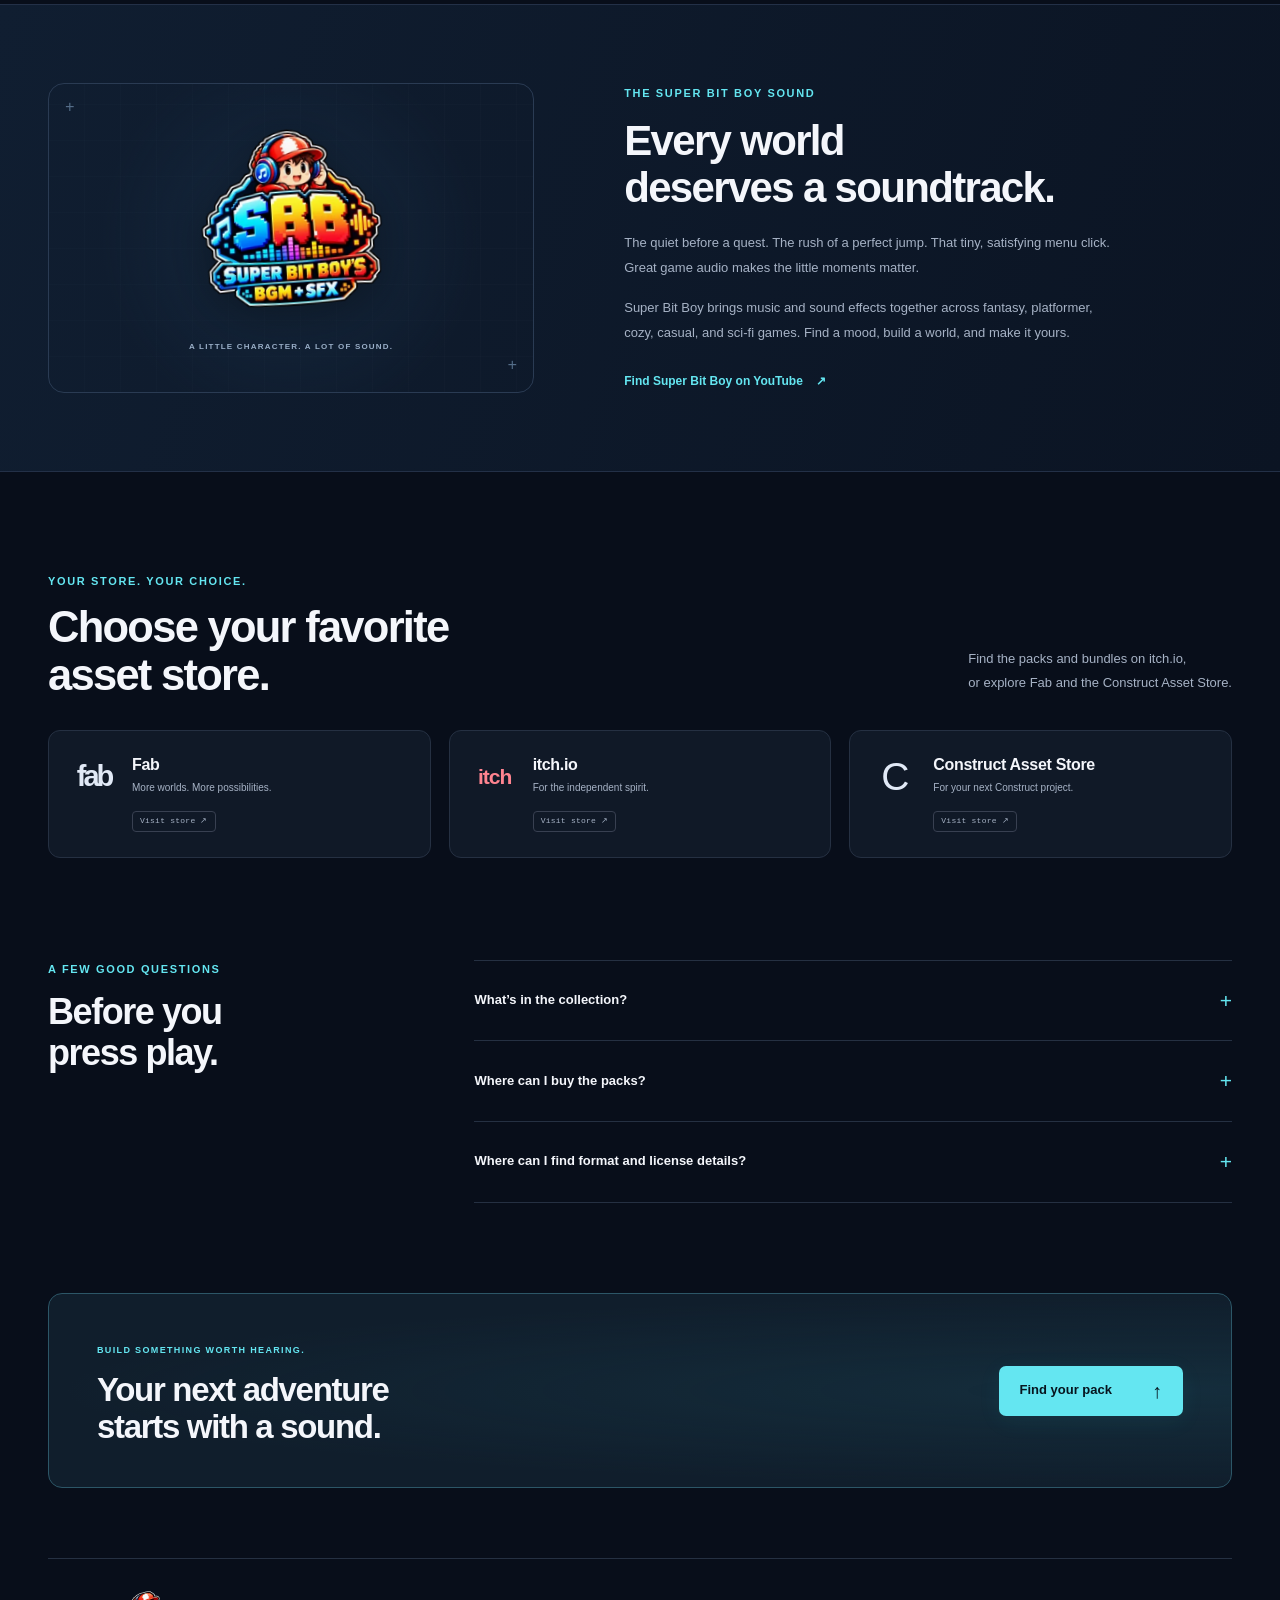
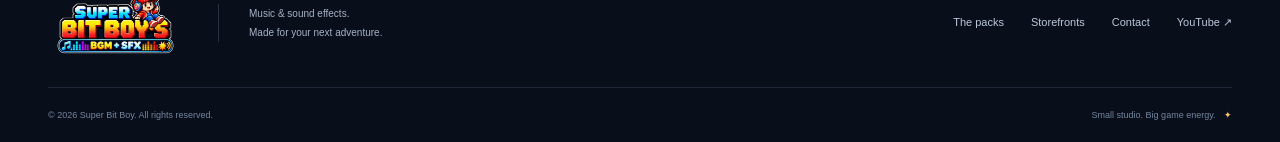
==== commit d81159fe: "Set storefront order to Fab, itch.io, Construct" ====
--- a/index.html
+++ b/index.html
@@ -16,7 +16,7 @@
   <link rel="icon" href="favicon.png" type="image/png">
   <link rel="preload" href="hero-world.webp" as="image">
   <link rel="stylesheet" href="styles.css?v=bundles-20261111">
-  <script src="script.js?v=construct-20261111" defer></script>
+  <script src="script.js?v=store-order-20261111" defer></script>
 </head>
 <body>
   <a class="skip-link" href="#packs">Skip to the packs</a>
@@ -142,8 +142,8 @@
       <div class="section-heading"><div><p class="eyebrow cyan">Your store. Your choice.</p><h2 id="store-heading">Choose your favorite<br>asset store.</h2></div><p>Find the packs and bundles on itch.io,<br>or explore Fab and the Construct Asset Store.</p></div>
       <div class="store-grid">
         <a class="store-card" href="https://www.fab.com/" target="_blank" rel="noopener noreferrer"><span class="store-symbol fab" aria-hidden="true">fab</span><div><h3>Fab</h3><p>More worlds. More possibilities.</p></div><span class="status-badge">Visit store ↗</span></a>
+        <a class="store-card" href="https://superbitboy.itch.io/" target="_blank" rel="noopener noreferrer"><span class="store-symbol itch" aria-hidden="true">itch</span><div><h3>itch.io</h3><p>For the independent spirit.</p></div><span class="status-badge">Visit store ↗</span></a>
         <a class="store-card" href="https://www.construct.net/en/game-assets" target="_blank" rel="noopener noreferrer"><span class="store-symbol" aria-hidden="true">C</span><div><h3>Construct Asset Store</h3><p>For your next Construct project.</p></div><span class="status-badge">Visit store ↗</span></a>
-        <a class="store-card" href="https://superbitboy.itch.io/" target="_blank" rel="noopener noreferrer"><span class="store-symbol itch" aria-hidden="true">itch</span><div><h3>itch.io</h3><p>For the independent spirit.</p></div><span class="status-badge">Visit store ↗</span></a>
       </div>
     </section>
 
